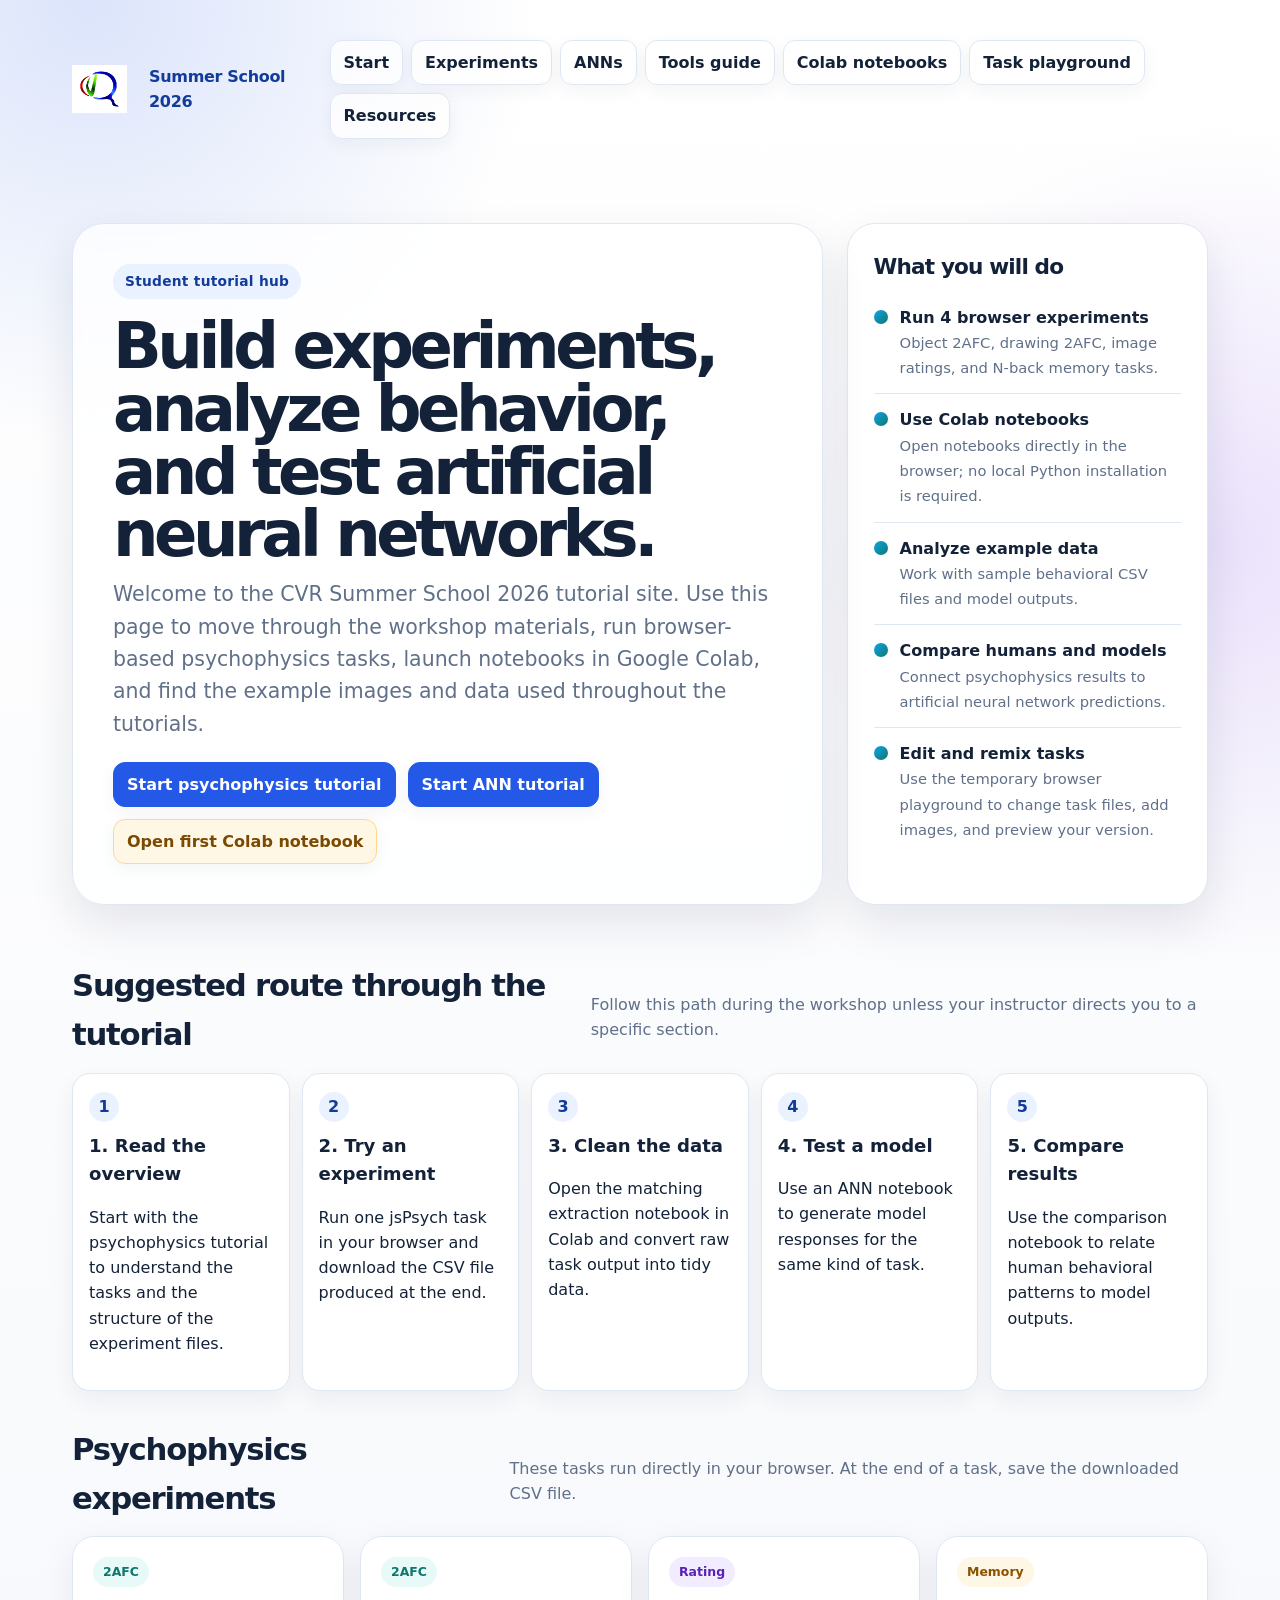
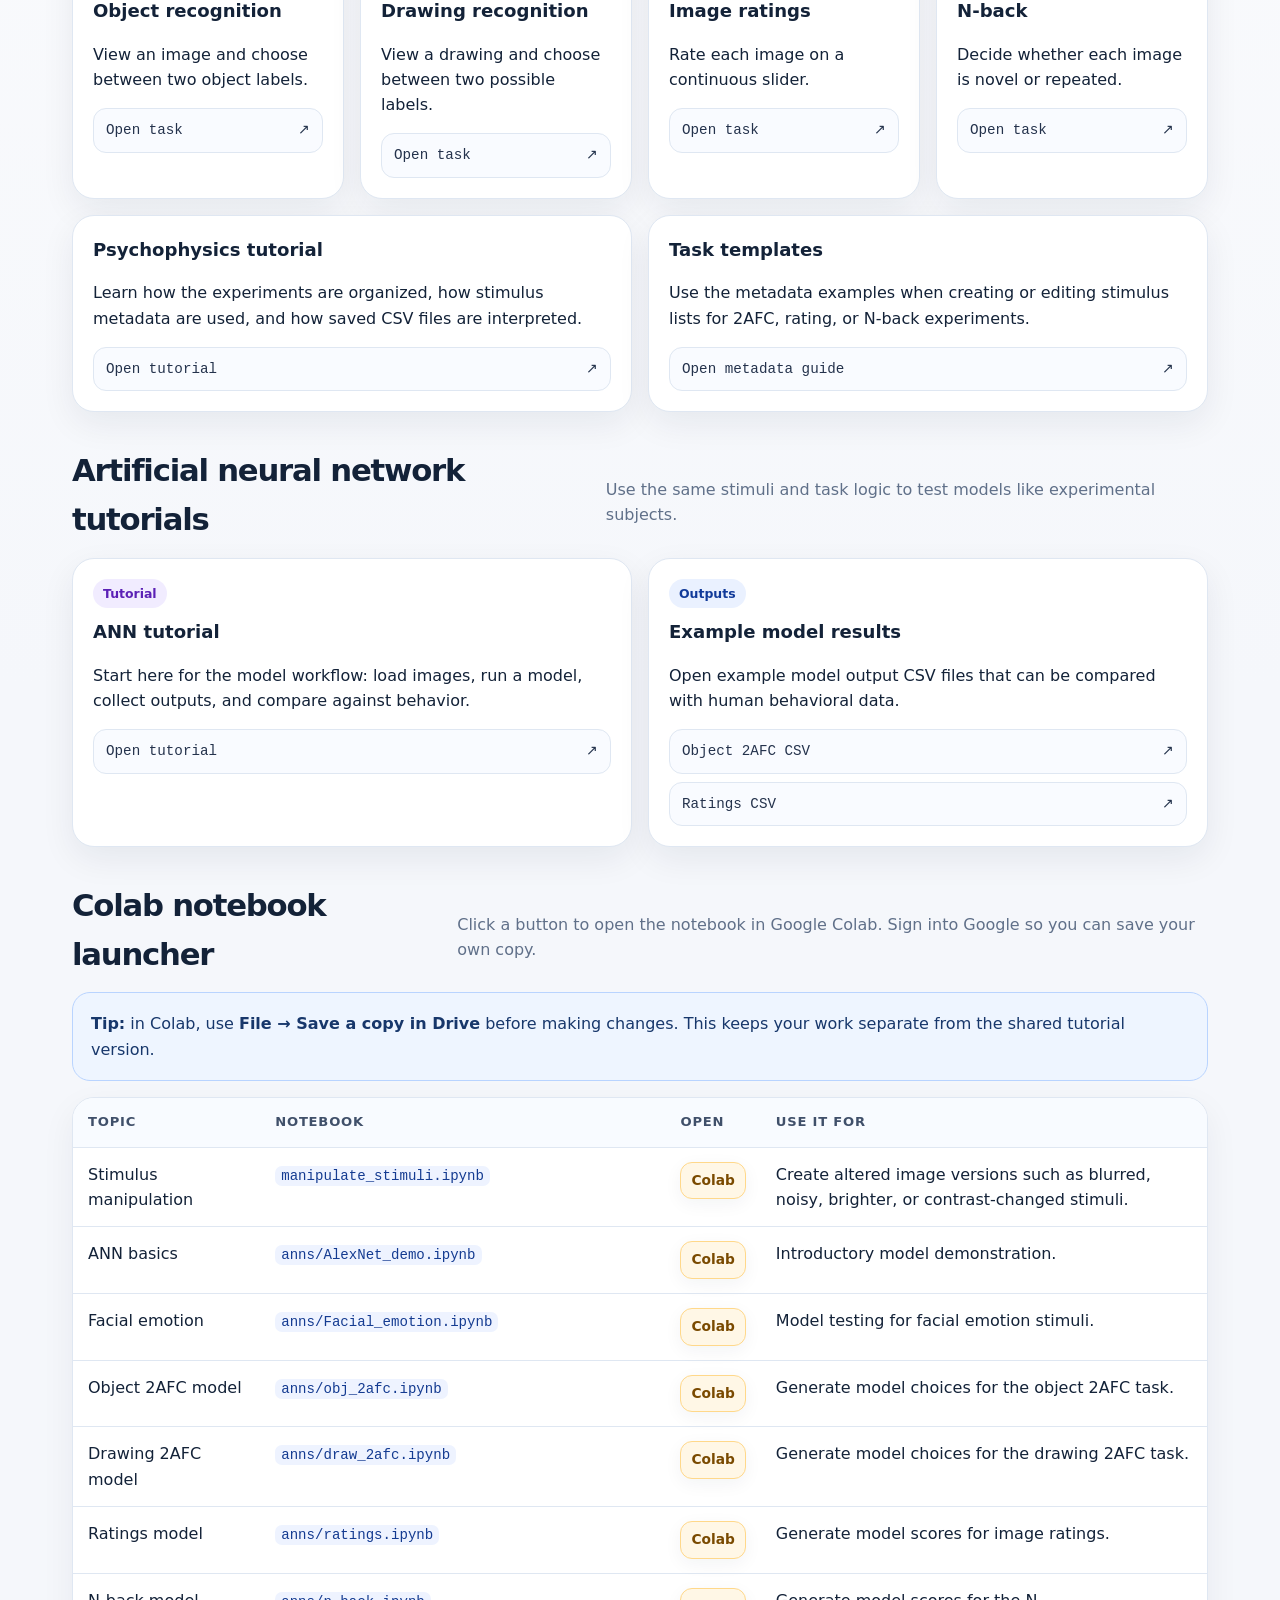
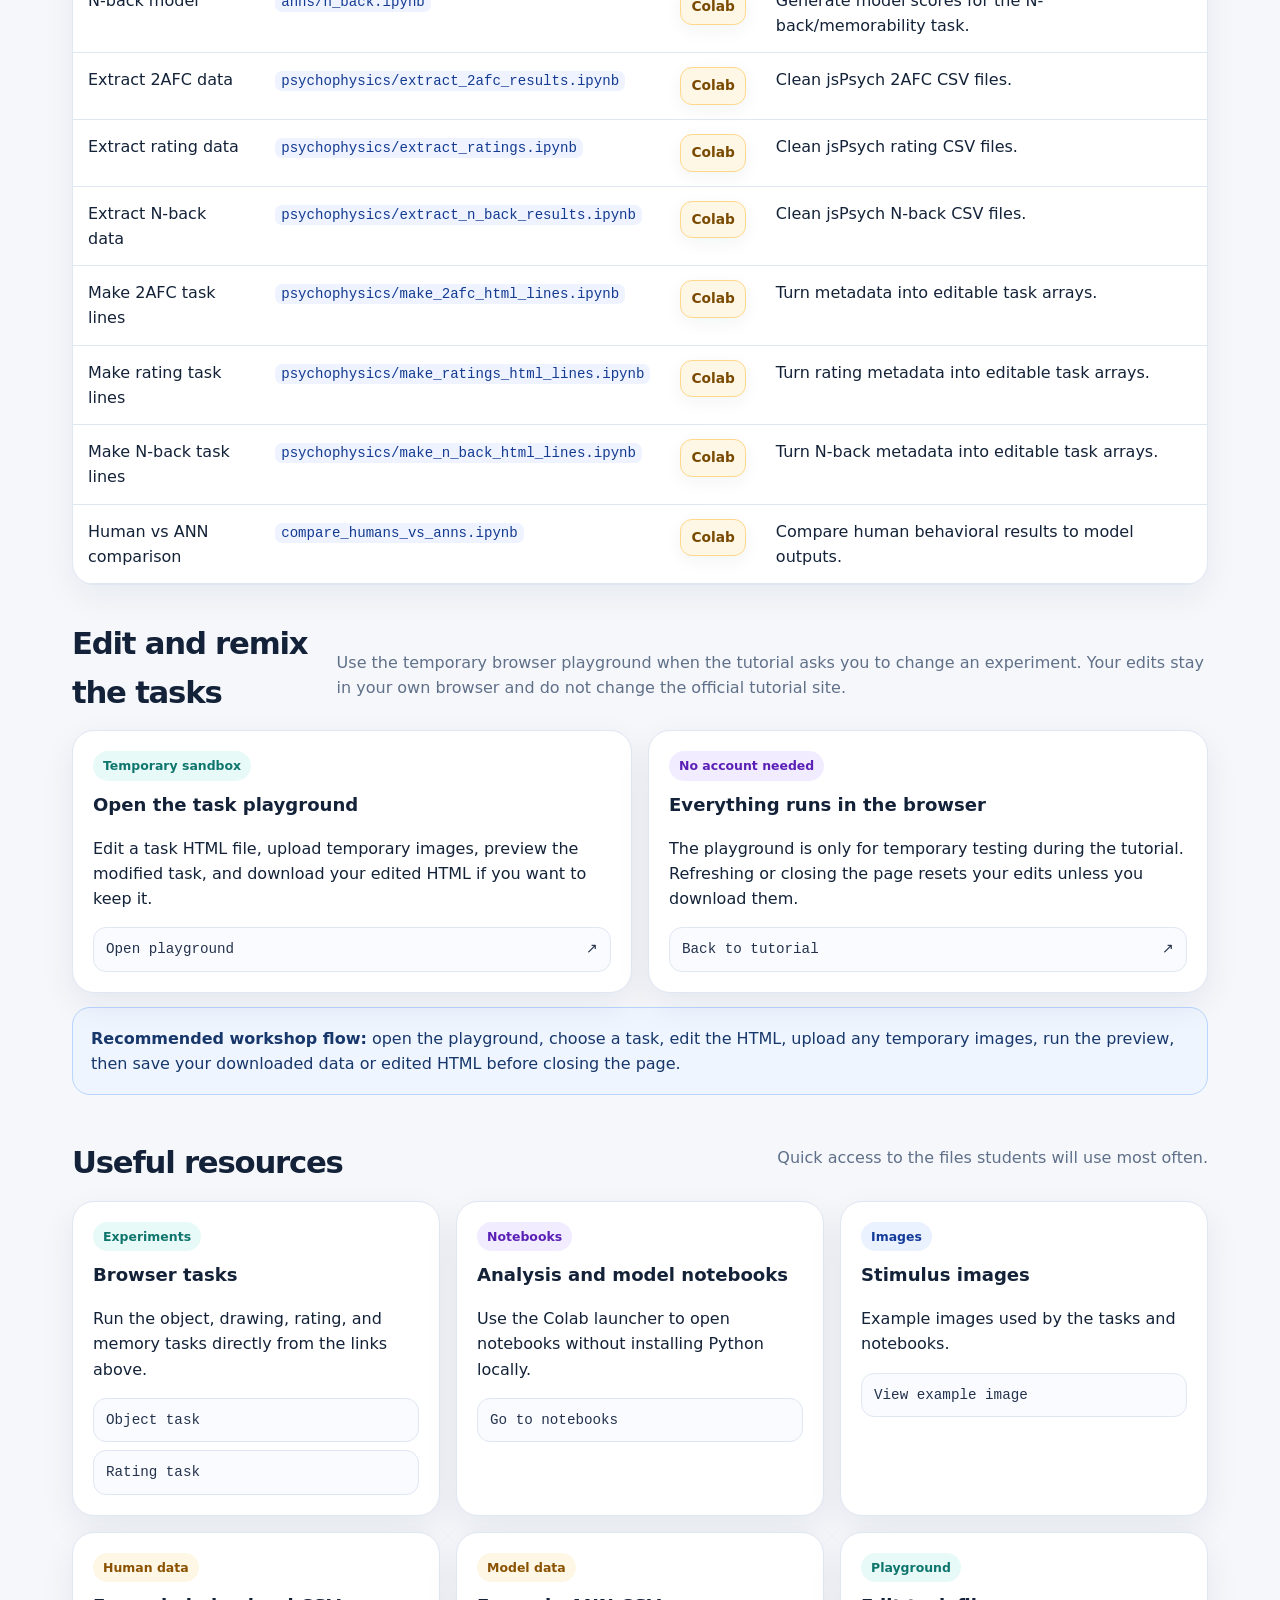
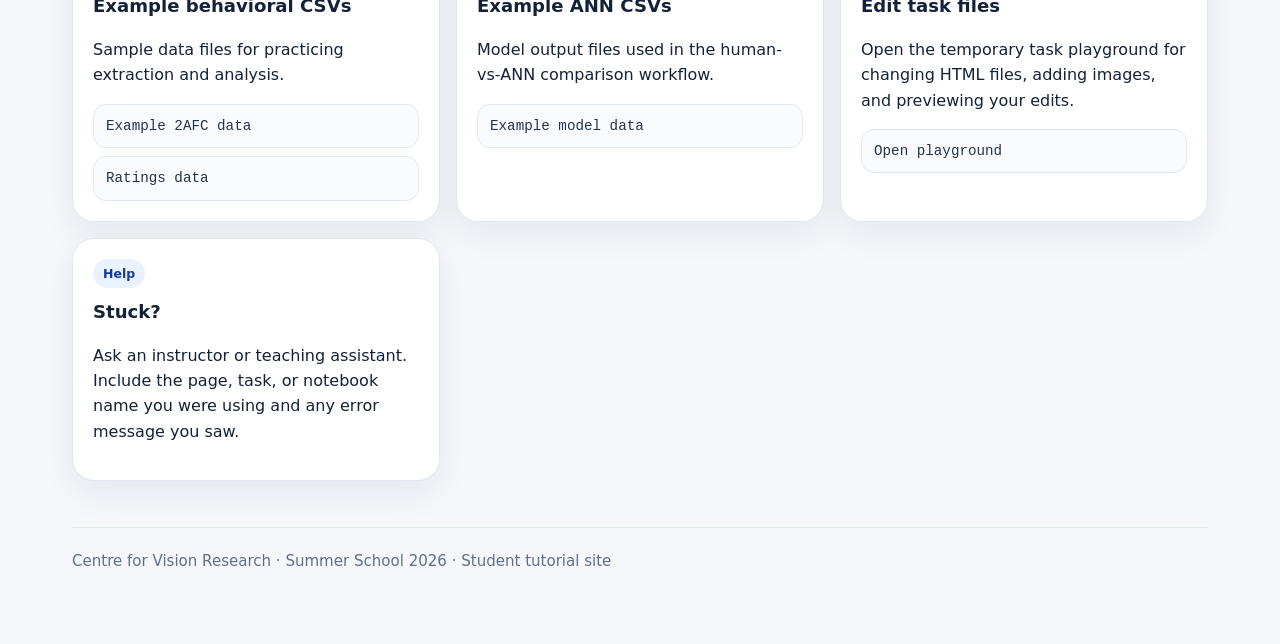
==== index.html @ fdeb2cc8 "added CVR logo" ====
<!doctype html>
<html lang="en">
<head>
  <meta charset="utf-8">
  <meta name="viewport" content="width=device-width, initial-scale=1">
  <meta name="description" content="CVR Summer School 2026 student tutorial navigator for psychophysics, artificial neural networks, Google Colab notebooks, browser experiments, images, and data.">
  <title>CVR Summer School 2026 | Student Tutorial Hub</title>
  <link rel="stylesheet" href="assets/cvr-pages.css">
  <script defer src="assets/cvr-pages.js"></script>
</head>
<body>
  <main class="page">
    <div class="topbar">
      <a class="brand" href="https://www.yorku.ca/cvr/summer-school/" aria-label="CVR Summer School home">
            <img class="brand-logo" src="assets/cvrgraphic.png" alt="Centre for Vision Research logo">
            <span>Summer School 2026</span>
      </a>
      <nav class="navlinks" aria-label="Main navigation">
        <a href="#start">Start</a>
        <a href="#psychophysics">Experiments</a>
        <a href="#anns">ANNs</a>
        <a href="tutorial-tools-guide.html">Tools guide</a>
        <a href="#notebooks">Colab notebooks</a>
        <a href="#edit">Task playground</a>
        <a href="#resources">Resources</a>
      </nav>
    </div>

    <section class="hero" aria-labelledby="title">
      <div class="hero-card">
        <span class="eyebrow">Student tutorial hub</span>
        <h1 id="title">Build experiments, analyze behavior, and test artificial neural networks.</h1>
        <p class="subtitle">Welcome to the CVR Summer School 2026 tutorial site. Use this page to move through the workshop materials, run browser-based psychophysics tasks, launch notebooks in Google Colab, and find the example images and data used throughout the tutorials.</p>
        <div class="hero-actions">
          <a class="button primary" href="psychophysics/tutorial.html">Start psychophysics tutorial</a>
          <a class="button primary" href="anns/tutorial.html">Start ANN tutorial</a>
          <a class="button colab" data-colab-path="manipulate_stimuli.ipynb">Open first Colab notebook</a>
        </div>
      </div>
      <aside class="status-card" aria-label="What you can do on this site">
        <h2 style="font-size:1.35rem;margin-bottom:8px;">What you will do</h2>
        <div class="stat"><span class="dot"></span><div><strong>Run 4 browser experiments</strong><span>Object 2AFC, drawing 2AFC, image ratings, and N-back memory tasks.</span></div></div>
        <div class="stat"><span class="dot"></span><div><strong>Use Colab notebooks</strong><span>Open notebooks directly in the browser; no local Python installation is required.</span></div></div>
        <div class="stat"><span class="dot"></span><div><strong>Analyze example data</strong><span>Work with sample behavioral CSV files and model outputs.</span></div></div>
        <div class="stat"><span class="dot"></span><div><strong>Compare humans and models</strong><span>Connect psychophysics results to artificial neural network predictions.</span></div></div>
        <div class="stat"><span class="dot"></span><div><strong>Edit and remix tasks</strong><span>Use the temporary browser playground to change task files, add images, and preview your version.</span></div></div>
      </aside>
    </section>

    <section id="start">
      <div class="section-head"><h2>Suggested route through the tutorial</h2><p class="muted">Follow this path during the workshop unless your instructor directs you to a specific section.</p></div>
      <div class="workflow">
        <div class="step"><h3>1. Read the overview</h3><p>Start with the psychophysics tutorial to understand the tasks and the structure of the experiment files.</p></div>
        <div class="step"><h3>2. Try an experiment</h3><p>Run one jsPsych task in your browser and download the CSV file produced at the end.</p></div>
        <div class="step"><h3>3. Clean the data</h3><p>Open the matching extraction notebook in Colab and convert raw task output into tidy data.</p></div>
        <div class="step"><h3>4. Test a model</h3><p>Use an ANN notebook to generate model responses for the same kind of task.</p></div>
        <div class="step"><h3>5. Compare results</h3><p>Use the comparison notebook to relate human behavioral patterns to model outputs.</p></div>
      </div>
    </section>

    <section id="psychophysics">
      <div class="section-head"><h2>Psychophysics experiments</h2><p class="muted">These tasks run directly in your browser. At the end of a task, save the downloaded CSV file.</p></div>
      <div class="grid four">
        <article class="card"><span class="tag green">2AFC</span><h3>Object recognition</h3><p>View an image and choose between two object labels.</p><div class="links"><a class="pill" href="psychophysics/tasks/obj_2afc.html">Open task <span>↗</span></a></div></article>
        <article class="card"><span class="tag green">2AFC</span><h3>Drawing recognition</h3><p>View a drawing and choose between two possible labels.</p><div class="links"><a class="pill" href="psychophysics/tasks/draw_2afc.html">Open task <span>↗</span></a></div></article>
        <article class="card"><span class="tag violet">Rating</span><h3>Image ratings</h3><p>Rate each image on a continuous slider.</p><div class="links"><a class="pill" href="psychophysics/tasks/ratings.html">Open task <span>↗</span></a></div></article>
        <article class="card"><span class="tag amber">Memory</span><h3>N-back</h3><p>Decide whether each image is novel or repeated.</p><div class="links"><a class="pill" href="psychophysics/tasks/n_back.html">Open task <span>↗</span></a></div></article>
      </div>
      <div class="grid two" style="margin-top:16px;">
        <div class="card"><h3>Psychophysics tutorial</h3><p>Learn how the experiments are organized, how stimulus metadata are used, and how saved CSV files are interpreted.</p><div class="links"><a class="pill" href="psychophysics/tutorial.html">Open tutorial <span>↗</span></a></div></div>
        <div class="card"><h3>Task templates</h3><p>Use the metadata examples when creating or editing stimulus lists for 2AFC, rating, or N-back experiments.</p><div class="links"><a class="pill" href="psychophysics/examples_metadata_files/README_metadata_tests.md">Open metadata guide <span>↗</span></a></div></div>
      </div>
    </section>

    <section id="anns">
      <div class="section-head"><h2>Artificial neural network tutorials</h2><p class="muted">Use the same stimuli and task logic to test models like experimental subjects.</p></div>
      <div class="grid two">
        <article class="card"><span class="tag violet">Tutorial</span><h3>ANN tutorial</h3><p>Start here for the model workflow: load images, run a model, collect outputs, and compare against behavior.</p><div class="links"><a class="pill" href="anns/tutorial.html">Open tutorial <span>↗</span></a></div></article>
        <article class="card"><span class="tag">Outputs</span><h3>Example model results</h3><p>Open example model output CSV files that can be compared with human behavioral data.</p><div class="links"><a class="pill" href="https://drive.google.com/file/d/10PtVkK1TwkeBY7GCvbyhsAJL_xW0arel/view?usp=share_link">Object 2AFC CSV <span>↗</span></a><a class="pill" href="https://drive.google.com/file/d/1aSO-r5wylzQ9CnsLqIdnQwSIw1KuAl_3/view?usp=share_link">Ratings CSV <span>↗</span></a></div></article>
      </div>
    </section>

    <section id="notebooks">
      <div class="section-head"><h2>Colab notebook launcher</h2><p class="muted">Click a button to open the notebook in Google Colab. Sign into Google so you can save your own copy.</p></div>
      <div class="callout" style="margin-bottom:14px;"><strong>Tip:</strong> in Colab, use <strong>File → Save a copy in Drive</strong> before making changes. This keeps your work separate from the shared tutorial version.</div>
      <div class="table-wrap" style="margin-top:16px;">
        <table>
          <thead><tr><th>Topic</th><th>Notebook</th><th>Open</th><th>Use it for</th></tr></thead>
          <tbody>
            <tr><td>Stimulus manipulation</td><td><code>manipulate_stimuli.ipynb</code></td><td><a class="button small colab" data-colab-path="manipulate_stimuli.ipynb">Colab</a></td><td>Create altered image versions such as blurred, noisy, brighter, or contrast-changed stimuli.</td></tr>
            <tr><td>ANN basics</td><td><code>anns/AlexNet_demo.ipynb</code></td><td><a class="button small colab" data-colab-path="anns/AlexNet_demo.ipynb">Colab</a></td><td>Introductory model demonstration.</td></tr>
            <tr><td>Facial emotion</td><td><code>anns/Facial_emotion.ipynb</code></td><td><a class="button small colab" data-colab-path="anns/Facial_emotion.ipynb">Colab</a></td><td>Model testing for facial emotion stimuli.</td></tr>
            <tr><td>Object 2AFC model</td><td><code>anns/obj_2afc.ipynb</code></td><td><a class="button small colab" data-colab-path="anns/obj_2afc.ipynb">Colab</a></td><td>Generate model choices for the object 2AFC task.</td></tr>
            <tr><td>Drawing 2AFC model</td><td><code>anns/draw_2afc.ipynb</code></td><td><a class="button small colab" data-colab-path="anns/draw_2afc.ipynb">Colab</a></td><td>Generate model choices for the drawing 2AFC task.</td></tr>
            <tr><td>Ratings model</td><td><code>anns/ratings.ipynb</code></td><td><a class="button small colab" data-colab-path="anns/ratings.ipynb">Colab</a></td><td>Generate model scores for image ratings.</td></tr>
            <tr><td>N-back model</td><td><code>anns/n_back.ipynb</code></td><td><a class="button small colab" data-colab-path="anns/n_back.ipynb">Colab</a></td><td>Generate model scores for the N-back/memorability task.</td></tr>
            <tr><td>Extract 2AFC data</td><td><code>psychophysics/extract_2afc_results.ipynb</code></td><td><a class="button small colab" data-colab-path="psychophysics/extract_2afc_results.ipynb">Colab</a></td><td>Clean jsPsych 2AFC CSV files.</td></tr>
            <tr><td>Extract rating data</td><td><code>psychophysics/extract_ratings.ipynb</code></td><td><a class="button small colab" data-colab-path="psychophysics/extract_ratings.ipynb">Colab</a></td><td>Clean jsPsych rating CSV files.</td></tr>
            <tr><td>Extract N-back data</td><td><code>psychophysics/extract_n_back_results.ipynb</code></td><td><a class="button small colab" data-colab-path="psychophysics/extract_n_back_results.ipynb">Colab</a></td><td>Clean jsPsych N-back CSV files.</td></tr>
            <tr><td>Make 2AFC task lines</td><td><code>psychophysics/make_2afc_html_lines.ipynb</code></td><td><a class="button small colab" data-colab-path="psychophysics/make_2afc_html_lines.ipynb">Colab</a></td><td>Turn metadata into editable task arrays.</td></tr>
            <tr><td>Make rating task lines</td><td><code>psychophysics/make_ratings_html_lines.ipynb</code></td><td><a class="button small colab" data-colab-path="psychophysics/make_ratings_html_lines.ipynb">Colab</a></td><td>Turn rating metadata into editable task arrays.</td></tr>
            <tr><td>Make N-back task lines</td><td><code>psychophysics/make_n_back_html_lines.ipynb</code></td><td><a class="button small colab" data-colab-path="psychophysics/make_n_back_html_lines.ipynb">Colab</a></td><td>Turn N-back metadata into editable task arrays.</td></tr>
            <tr><td>Human vs ANN comparison</td><td><code>compare_humans_vs_anns.ipynb</code></td><td><a class="button small colab" data-colab-path="compare_humans_vs_anns.ipynb">Colab</a></td><td>Compare human behavioral results to model outputs.</td></tr>
          </tbody>
        </table>
      </div>
    </section>

    <section id="edit">
      <div class="section-head"><h2>Edit and remix the tasks</h2><p class="muted">Use the temporary browser playground when the tutorial asks you to change an experiment. Your edits stay in your own browser and do not change the official tutorial site.</p></div>
      <div class="grid two">
        <article class="card"><span class="tag green">Temporary sandbox</span><h3>Open the task playground</h3><p>Edit a task HTML file, upload temporary images, preview the modified task, and download your edited HTML if you want to keep it.</p><div class="links"><a class="pill" href="playground.html">Open playground <span>↗</span></a></div></article>
        <article class="card"><span class="tag violet">No account needed</span><h3>Everything runs in the browser</h3><p>The playground is only for temporary testing during the tutorial. Refreshing or closing the page resets your edits unless you download them.</p><div class="links"><a class="pill" href="psychophysics/tutorial.html">Back to tutorial <span>↗</span></a></div></article>
      </div>
      <div class="callout" style="margin-top:14px;"><strong>Recommended workshop flow:</strong> open the playground, choose a task, edit the HTML, upload any temporary images, run the preview, then save your downloaded data or edited HTML before closing the page.</div>
    </section>

    <section id="resources">
      <div class="section-head"><h2>Useful resources</h2><p class="muted">Quick access to the files students will use most often.</p></div>
      <div class="grid">
        <div class="card"><span class="tag green">Experiments</span><h3>Browser tasks</h3><p>Run the object, drawing, rating, and memory tasks directly from the links above.</p><div class="links"><a class="pill" href="psychophysics/tasks/obj_2afc.html">Object task</a><a class="pill" href="psychophysics/tasks/ratings.html">Rating task</a></div></div>
        <div class="card"><span class="tag violet">Notebooks</span><h3>Analysis and model notebooks</h3><p>Use the Colab launcher to open notebooks without installing Python locally.</p><div class="links"><a class="pill" href="#notebooks">Go to notebooks</a></div></div>
        <div class="card"><span class="tag">Images</span><h3>Stimulus images</h3><p>Example images used by the tasks and notebooks.</p><div class="links"><a class="pill" href="images/ratings/im0.jpg">View example image</a></div></div>
        <div class="card"><span class="tag amber">Human data</span><h3>Example behavioral CSVs</h3><p>Sample data files for practicing extraction and analysis.</p><div class="links"><a class="pill" href="psychophysics/data/example_data_2afc.csv">Example 2AFC data</a><a class="pill" href="psychophysics/data/all_data_ratings.csv">Ratings data</a></div></div>
        <div class="card"><span class="tag amber">Model data</span><h3>Example ANN CSVs</h3><p>Model output files used in the human-vs-ANN comparison workflow.</p><div class="links"><a class="pill" href="anns/results/example_model_obj_2afc.csv">Example model data</a></div></div>
        <div class="card"><span class="tag green">Playground</span><h3>Edit task files</h3><p>Open the temporary task playground for changing HTML files, adding images, and previewing your edits.</p><div class="links"><a class="pill" href="playground.html">Open playground</a></div></div>
        <div class="card"><span class="tag">Help</span><h3>Stuck?</h3><p>Ask an instructor or teaching assistant. Include the page, task, or notebook name you were using and any error message you saw.</p></div>
      </div>
    </section>

    <footer class="footer">Centre for Vision Research · Summer School 2026 · Student tutorial site</footer>
  </main>
</body>
</html>
---- assets/cvr-pages.css ----
:root{
  --bg:#f5f7fb;--panel:#ffffff;--ink:#132238;--muted:#607089;--line:#dfe7f2;
  --blue:#2458e6;--blue2:#123b9a;--cyan:#0ea5e9;--violet:#7c3aed;--green:#0f766e;
  --soft-blue:#eaf1ff;--soft-violet:#f1ecff;--soft-green:#e8faf7;--soft-amber:#fff7e6;
  --shadow:0 18px 45px rgba(19,34,56,.10);--radius:22px;--mono:ui-monospace,SFMono-Regular,Menlo,Consolas,"Liberation Mono",monospace;
  --sans:Inter,ui-sans-serif,system-ui,-apple-system,BlinkMacSystemFont,"Segoe UI",Roboto,Helvetica,Arial,sans-serif;
}
*{box-sizing:border-box}html{scroll-behavior:smooth}body{margin:0;font-family:var(--sans);color:var(--ink);background:radial-gradient(circle at 7% 0%,rgba(36,88,230,.16),transparent 28rem),radial-gradient(circle at 95% 10%,rgba(124,58,237,.14),transparent 26rem),linear-gradient(180deg,#fff 0%,var(--bg) 42%,var(--bg) 100%);line-height:1.58}a{color:var(--blue2);text-decoration:none}a:hover{text-decoration:underline}.page{max-width:1180px;margin:0 auto;padding:26px 22px 70px}.topbar{display:flex;gap:14px;align-items:center;justify-content:space-between;padding:14px 0}.brand{display:flex;align-items:center;gap:12px;font-weight:900;letter-spacing:-.02em}.brand-mark{display:grid;place-items:center;width:42px;height:42px;border-radius:14px;background:linear-gradient(135deg,var(--blue),var(--violet));color:white;box-shadow:0 10px 24px rgba(36,88,230,.22)}.navlinks{display:flex;flex-wrap:wrap;gap:8px}.navlinks a,.button{display:inline-flex;align-items:center;justify-content:center;gap:8px;min-height:40px;padding:9px 13px;border-radius:12px;border:1px solid var(--line);background:rgba(255,255,255,.78);color:var(--ink);font-weight:800;box-shadow:0 5px 18px rgba(19,34,56,.05)}.navlinks a:hover,.button:hover{text-decoration:none;transform:translateY(-1px)}.button.primary{background:var(--blue);border-color:var(--blue);color:#fff}.button.dark{background:#132238;border-color:#132238;color:#fff}.button.colab{background:#fff7e6;border-color:#ffd88a;color:#7a4a00}.button.small{min-height:34px;padding:7px 10px;font-size:.86rem}.hero{display:grid;grid-template-columns:minmax(0,1.35fr) minmax(300px,.65fr);gap:24px;align-items:stretch;padding:36px 0 22px}.hero-card{padding:40px;border:1px solid var(--line);border-radius:32px;background:rgba(255,255,255,.78);box-shadow:var(--shadow);backdrop-filter:blur(10px)}.eyebrow{display:inline-flex;align-items:center;gap:8px;width:fit-content;padding:7px 12px;border-radius:999px;background:var(--soft-blue);color:var(--blue2);font-size:.86rem;font-weight:900;letter-spacing:.02em}.hero h1{margin:16px 0 12px;font-size:clamp(2.35rem,5vw,5.2rem);line-height:.98;letter-spacing:-.07em}.subtitle{margin:0;color:var(--muted);font-size:clamp(1.04rem,1.7vw,1.28rem);max-width:860px}.hero-actions{display:flex;flex-wrap:wrap;gap:12px;margin-top:22px}.status-card{padding:26px;border-radius:28px;border:1px solid var(--line);background:#fff;box-shadow:var(--shadow)}.stat{display:flex;align-items:start;gap:12px;padding:13px 0;border-bottom:1px solid var(--line)}.stat:last-child{border-bottom:0}.stat strong{display:block}.stat span{color:var(--muted);font-size:.92rem}.dot{width:14px;height:14px;border-radius:999px;background:linear-gradient(135deg,var(--cyan),var(--green));margin-top:5px;flex:0 0 auto}section{margin-top:34px}.section-head{display:flex;align-items:end;justify-content:space-between;gap:16px;margin-bottom:14px}h2{margin:0;font-size:clamp(1.55rem,2.4vw,2.35rem);letter-spacing:-.04em}h3{margin:0 0 8px;font-size:1.13rem}.muted{color:var(--muted)}.grid{display:grid;grid-template-columns:repeat(3,minmax(0,1fr));gap:16px}.grid.two{grid-template-columns:repeat(2,minmax(0,1fr))}.grid.four{grid-template-columns:repeat(4,minmax(0,1fr))}.card{background:var(--panel);border:1px solid var(--line);border-radius:var(--radius);padding:20px;box-shadow:0 12px 34px rgba(19,34,56,.07)}.tag{display:inline-flex;align-items:center;padding:5px 10px;border-radius:999px;background:var(--soft-blue);color:var(--blue2);font-size:.78rem;font-weight:900;margin-bottom:10px}.tag.green{background:var(--soft-green);color:var(--green)}.tag.violet{background:var(--soft-violet);color:#5b21b6}.tag.amber{background:var(--soft-amber);color:#8a5200}.links{display:grid;gap:8px;margin-top:12px}.pill{display:flex;align-items:center;justify-content:space-between;gap:10px;padding:10px 12px;border-radius:13px;background:#f9fbff;border:1px solid var(--line);font-family:var(--mono);font-size:.89rem;color:#24324c;overflow-wrap:anywhere}.pill:hover{background:var(--soft-blue);text-decoration:none}.split-pill{display:grid;grid-template-columns:minmax(0,1fr) auto;gap:8px;align-items:center}.path{font-family:var(--mono);font-size:.9rem}.table-wrap{overflow:auto;background:#fff;border:1px solid var(--line);border-radius:var(--radius);box-shadow:0 12px 34px rgba(19,34,56,.06)}table{width:100%;border-collapse:collapse;min-width:780px}th,td{padding:14px 15px;border-bottom:1px solid var(--line);text-align:left;vertical-align:top}th{font-size:.82rem;text-transform:uppercase;letter-spacing:.06em;color:#40506a;background:#f8fbff}td code{font-family:var(--mono);font-size:.88rem;background:#eef3ff;color:#143b91;padding:2px 6px;border-radius:7px}.workflow{display:grid;grid-template-columns:repeat(5,minmax(0,1fr));gap:12px;counter-reset:step}.step{position:relative;padding:18px 16px;background:#fff;border:1px solid var(--line);border-radius:18px;box-shadow:0 9px 24px rgba(19,34,56,.06);counter-increment:step}.step:before{content:counter(step);display:grid;place-items:center;width:30px;height:30px;border-radius:999px;background:var(--soft-blue);color:var(--blue2);font-weight:900;margin-bottom:10px}.callout{border:1px solid #b9d4ff;background:#eef5ff;border-radius:18px;padding:18px;color:#17376b}.repo-box{display:flex;gap:8px;align-items:center;flex-wrap:wrap}.repo-box input{flex:1 1 280px;padding:11px 12px;border-radius:12px;border:1px solid var(--line);font:inherit;font-family:var(--mono);background:#fff}.footer{margin-top:46px;padding-top:22px;border-top:1px solid var(--line);color:var(--muted);font-size:.94rem}.launchpad{margin:18px 0;padding:18px;border-radius:20px;border:1px solid var(--line);background:linear-gradient(180deg,#fff,#f8fbff);box-shadow:0 10px 30px rgba(19,34,56,.07)}.launchpad h2,.launchpad h3{margin-top:0}.launch-grid{display:grid;grid-template-columns:repeat(auto-fit,minmax(230px,1fr));gap:10px}.launch-card{display:grid;gap:8px;padding:14px;border-radius:16px;border:1px solid var(--line);background:#fff}.launch-card code{font-family:var(--mono);font-size:.86rem;overflow-wrap:anywhere}.floating-home{position:fixed;right:18px;bottom:18px;z-index:10}.floating-home a{display:inline-flex;align-items:center;gap:8px;padding:11px 14px;border-radius:999px;background:#132238;color:#fff;font-weight:900;box-shadow:0 12px 26px rgba(19,34,56,.24)}.floating-home a:hover{text-decoration:none;transform:translateY(-1px)}@media(max-width:900px){.hero{grid-template-columns:1fr}.grid,.grid.two,.grid.four,.workflow{grid-template-columns:1fr}.hero-card{padding:28px}.navlinks{justify-content:flex-start}.section-head{display:block}}@media(max-width:560px){.page{padding-inline:16px}.hero-card{padding:22px}.topbar{align-items:flex-start;flex-direction:column}.floating-home{display:none}}

.brand-logo {
  width: 55px;
  height: 55px;
  object-fit: contain;
  display: inline-block;
  vertical-align: middle;
  margin-right: 10px;
  border-radius: 0;
  background: transparent;
}
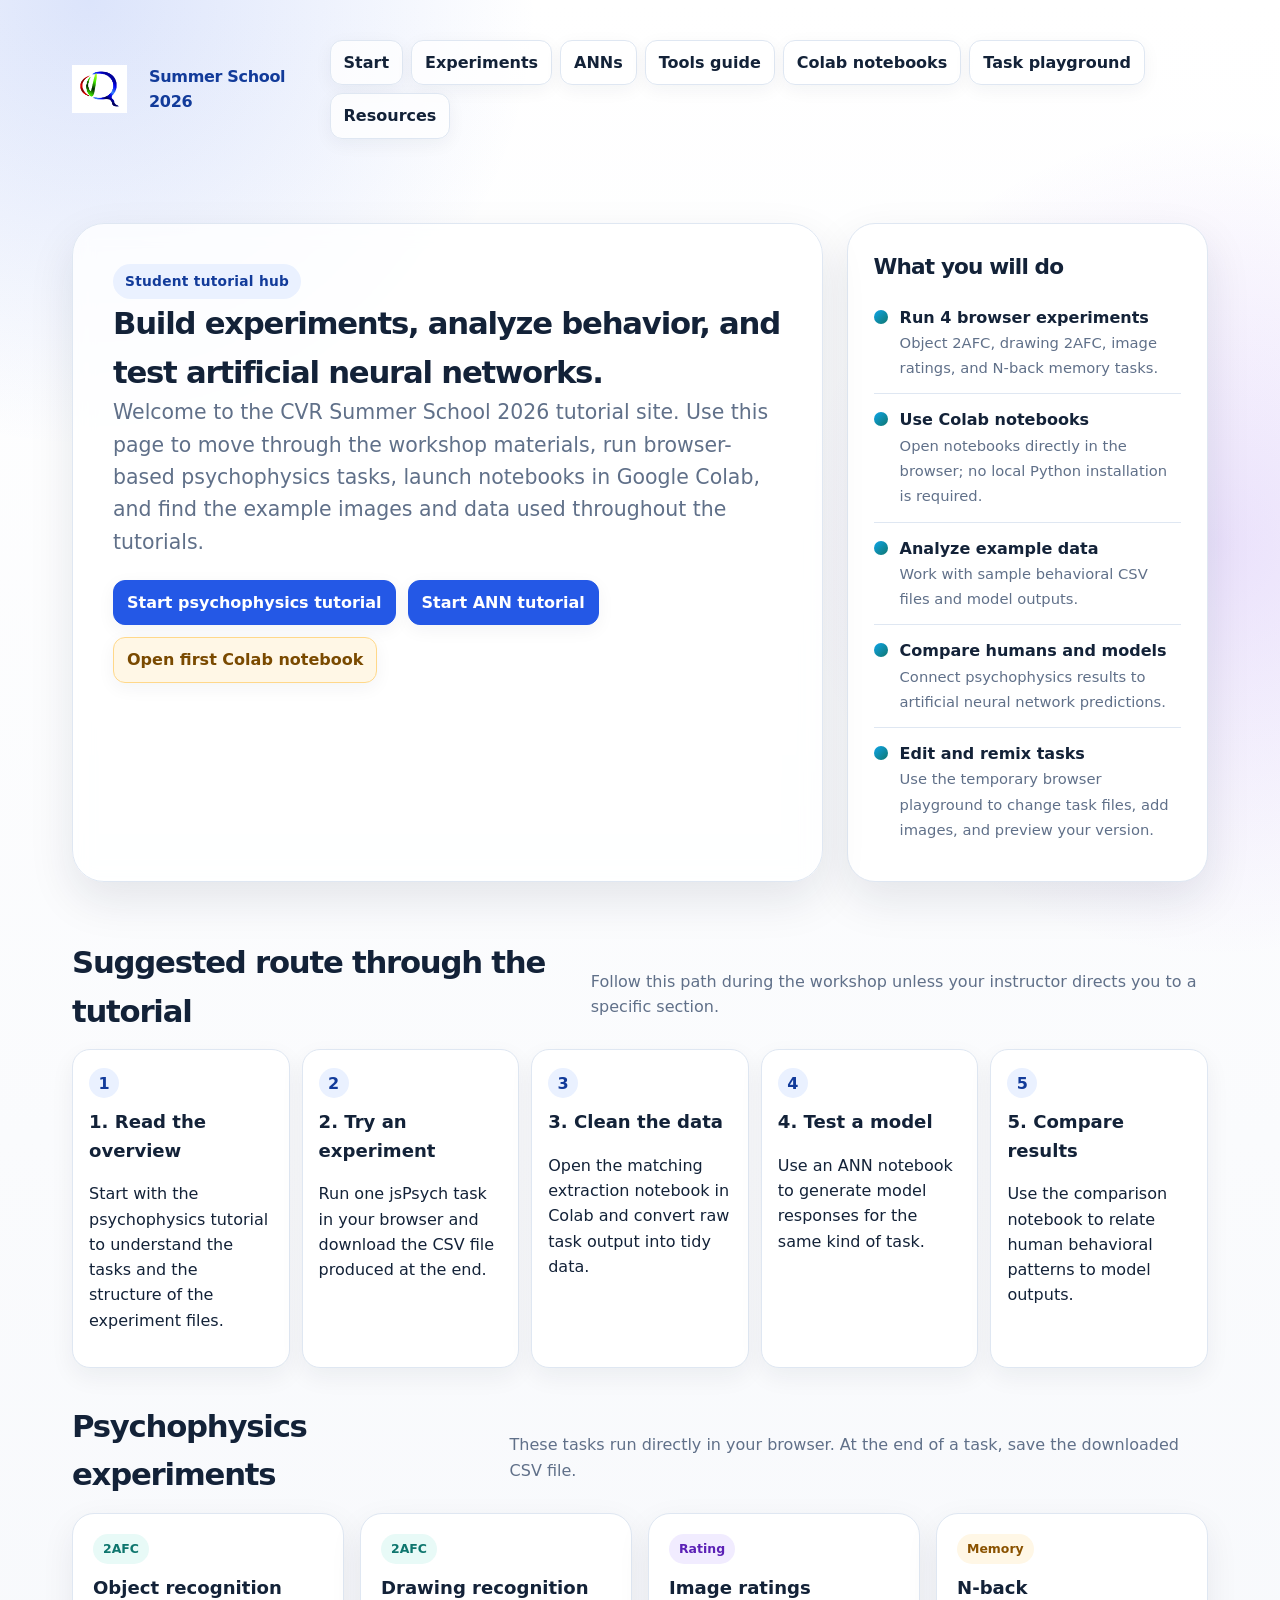
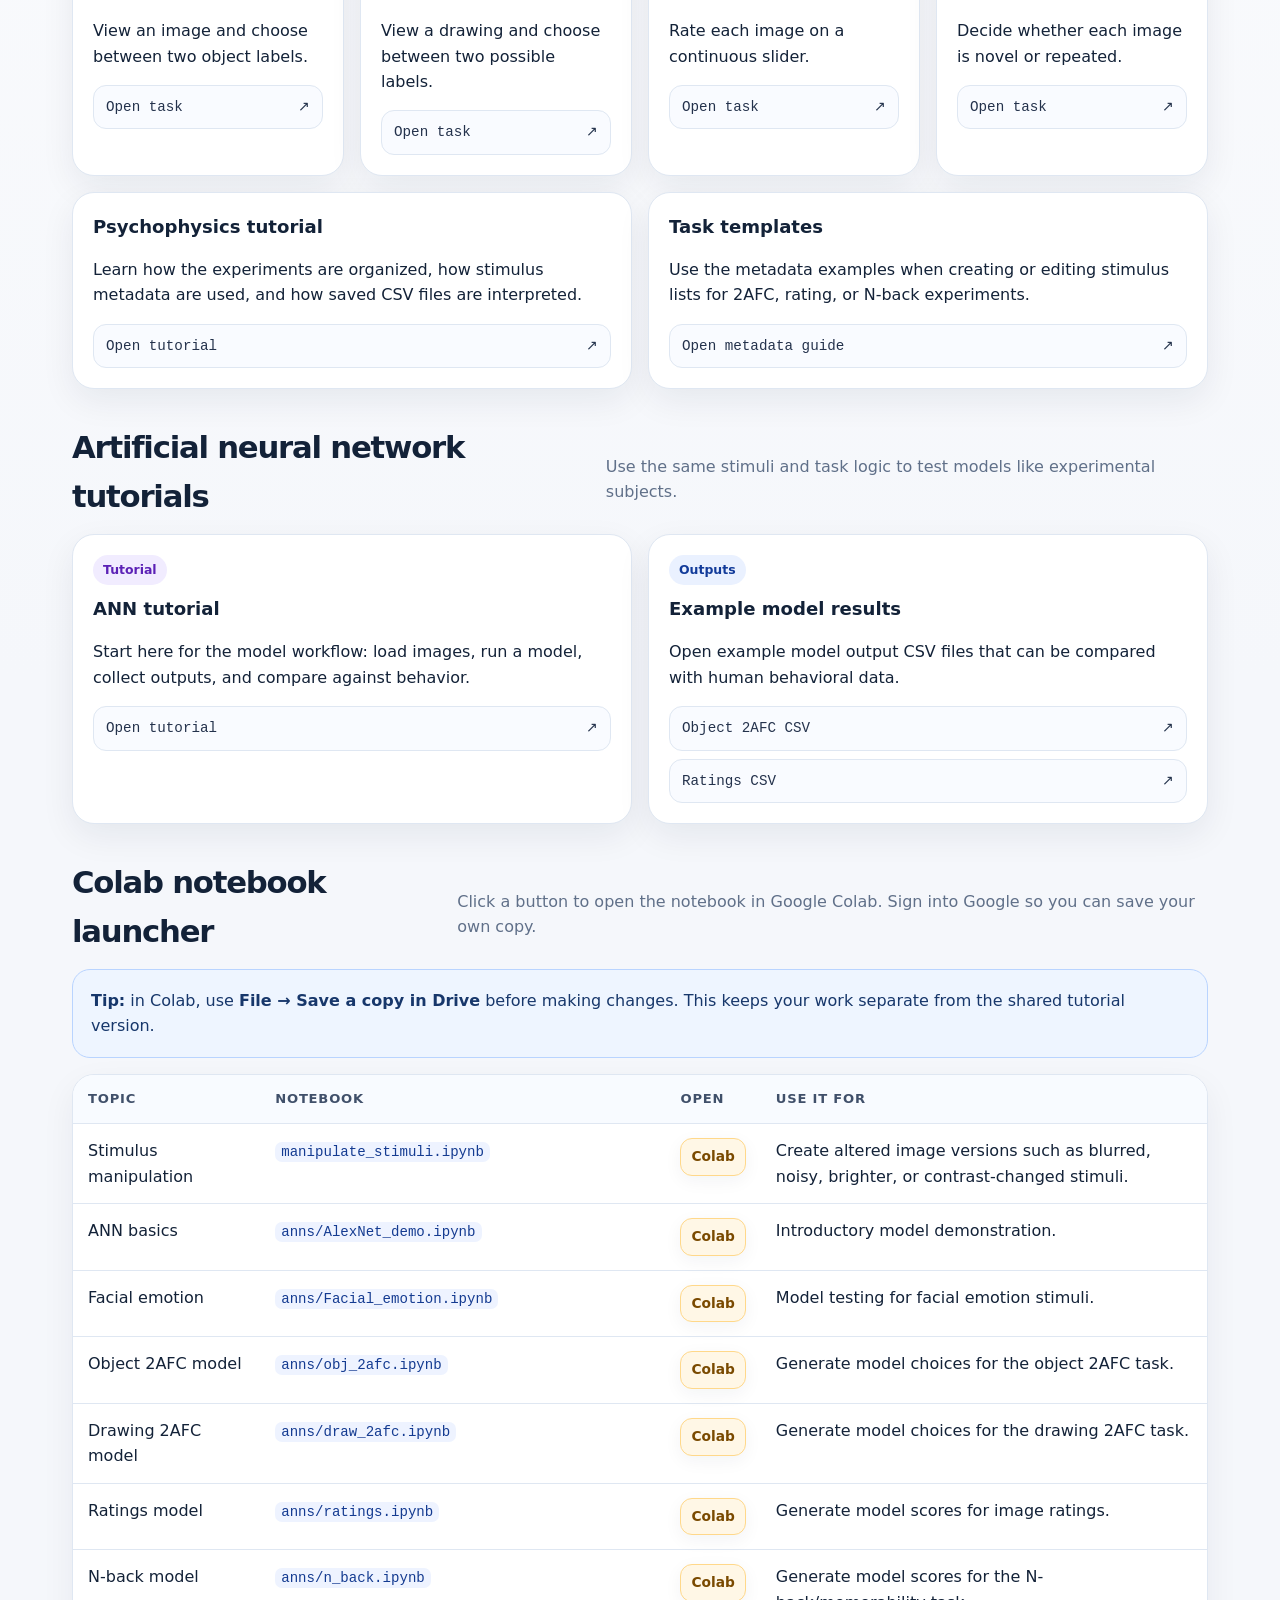
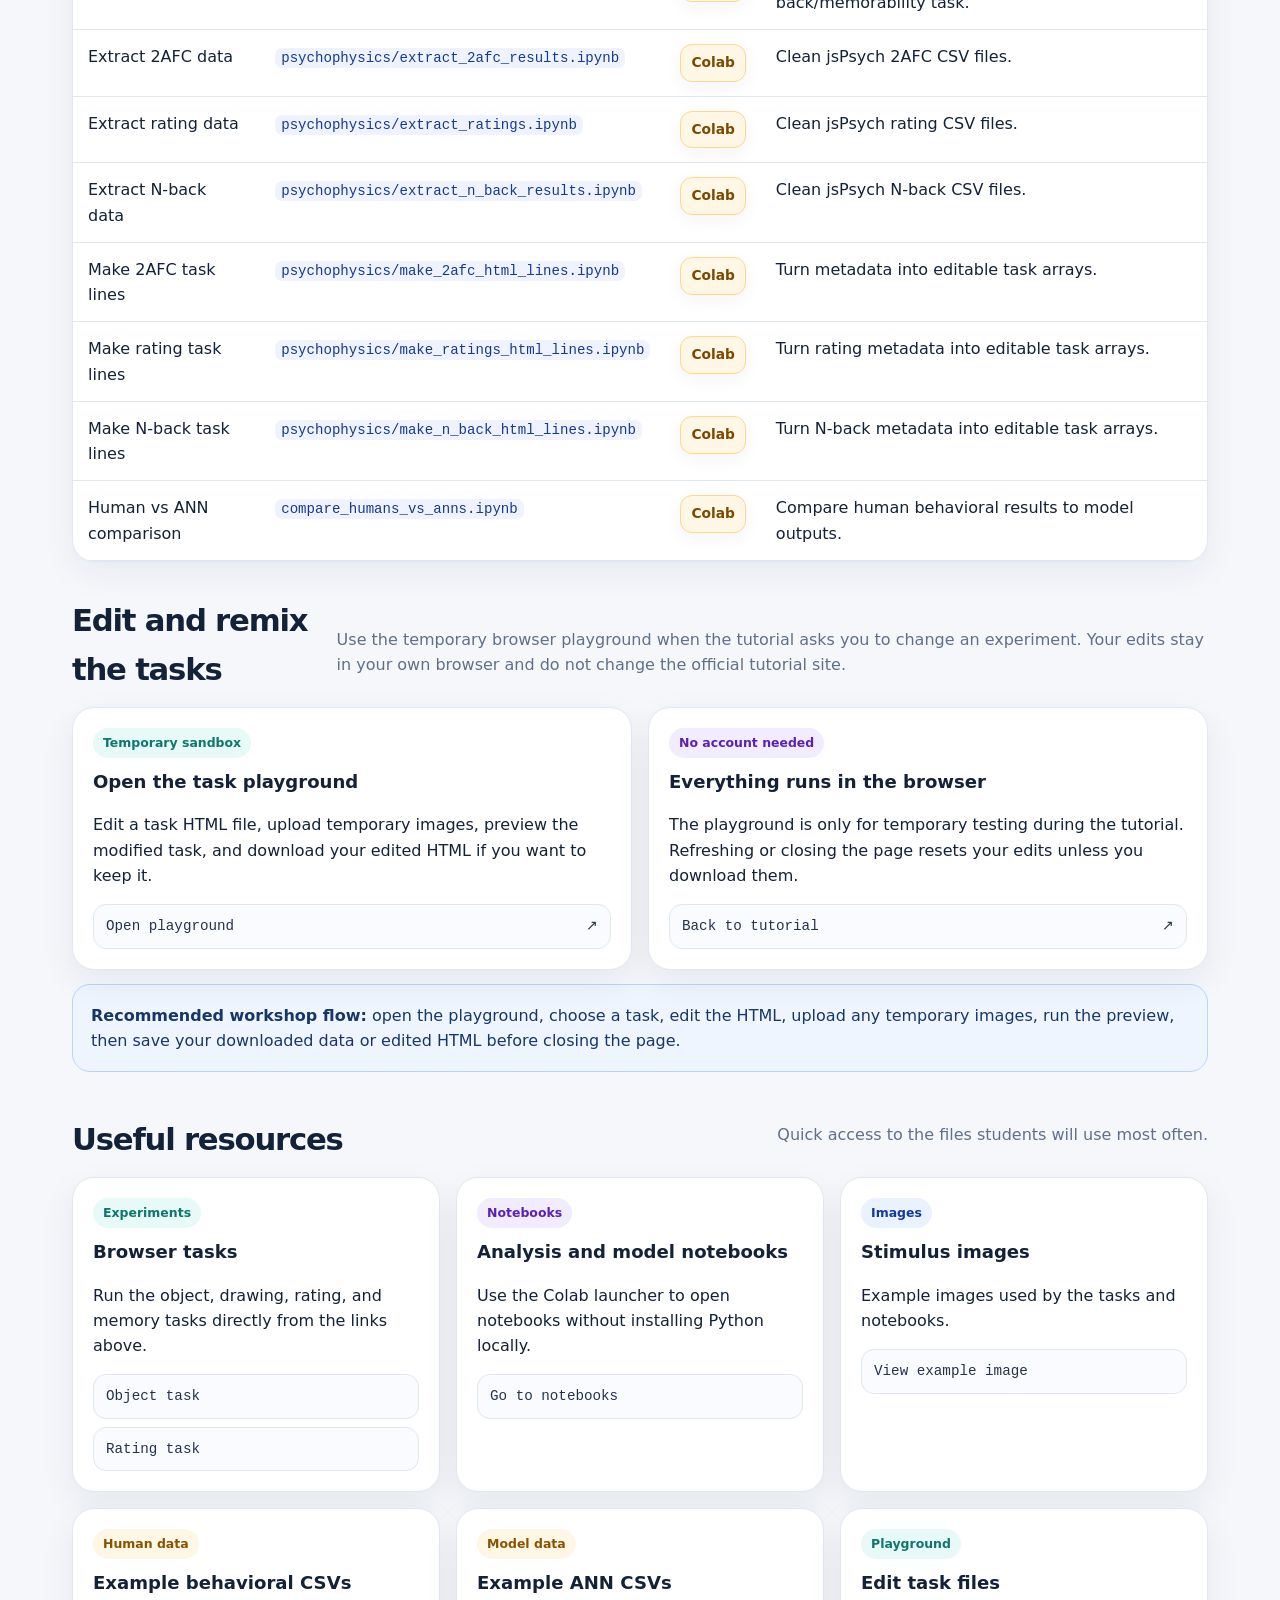
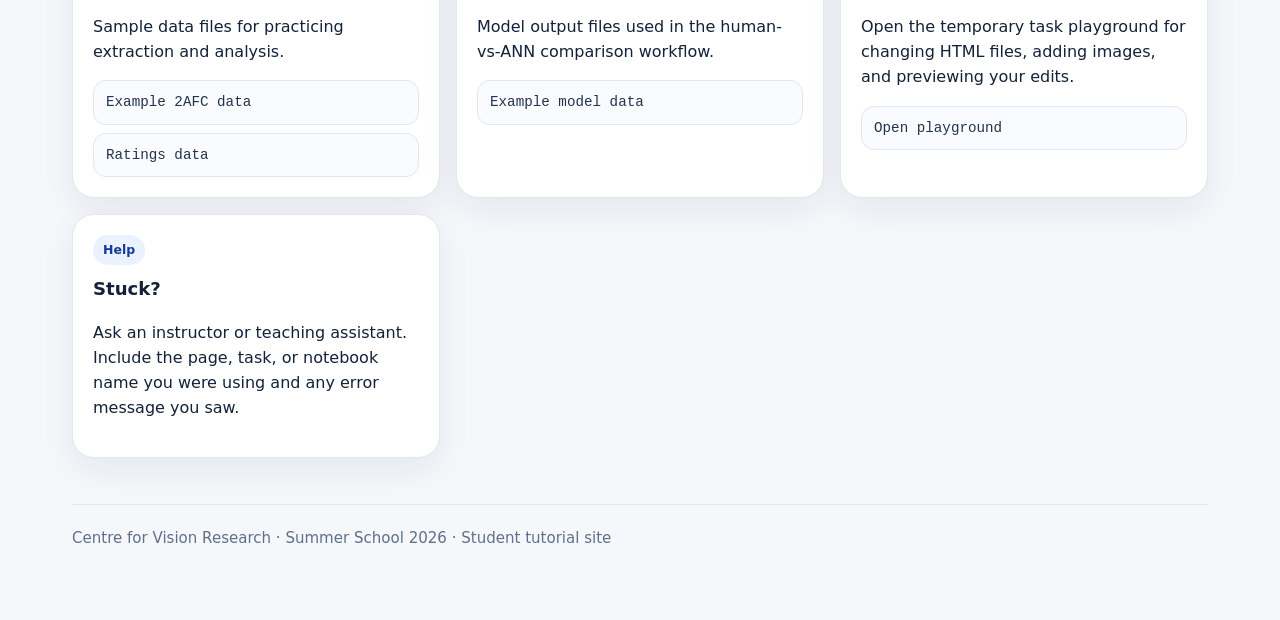
==== commit 5f6f5ca5: "updated font" ====
--- a/index.html
+++ b/index.html
@@ -29,7 +29,7 @@
     <section class="hero" aria-labelledby="title">
       <div class="hero-card">
         <span class="eyebrow">Student tutorial hub</span>
-        <h1 id="title">Build experiments, analyze behavior, and test artificial neural networks.</h1>
+        <h2 id="title">Build experiments, analyze behavior, and test artificial neural networks.</h2>
         <p class="subtitle">Welcome to the CVR Summer School 2026 tutorial site. Use this page to move through the workshop materials, run browser-based psychophysics tasks, launch notebooks in Google Colab, and find the example images and data used throughout the tutorials.</p>
         <div class="hero-actions">
           <a class="button primary" href="psychophysics/tutorial.html">Start psychophysics tutorial</a>
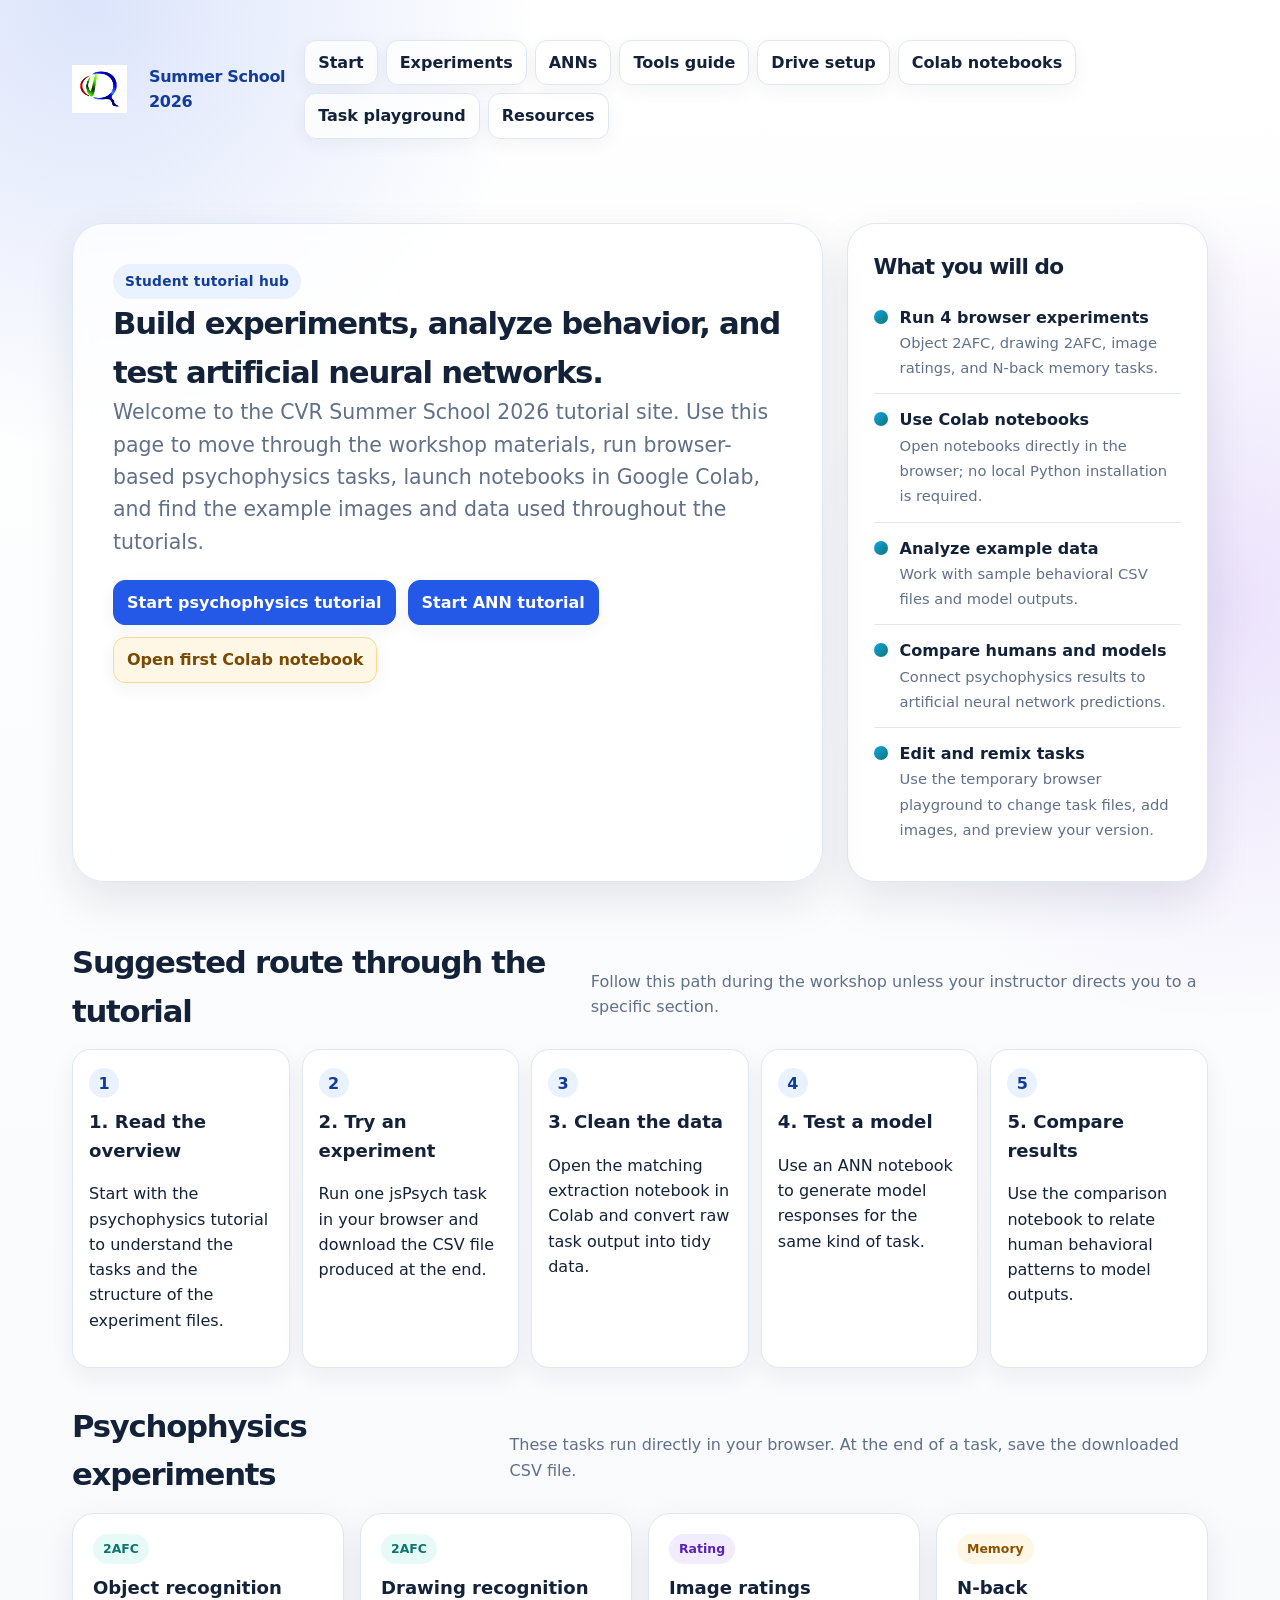
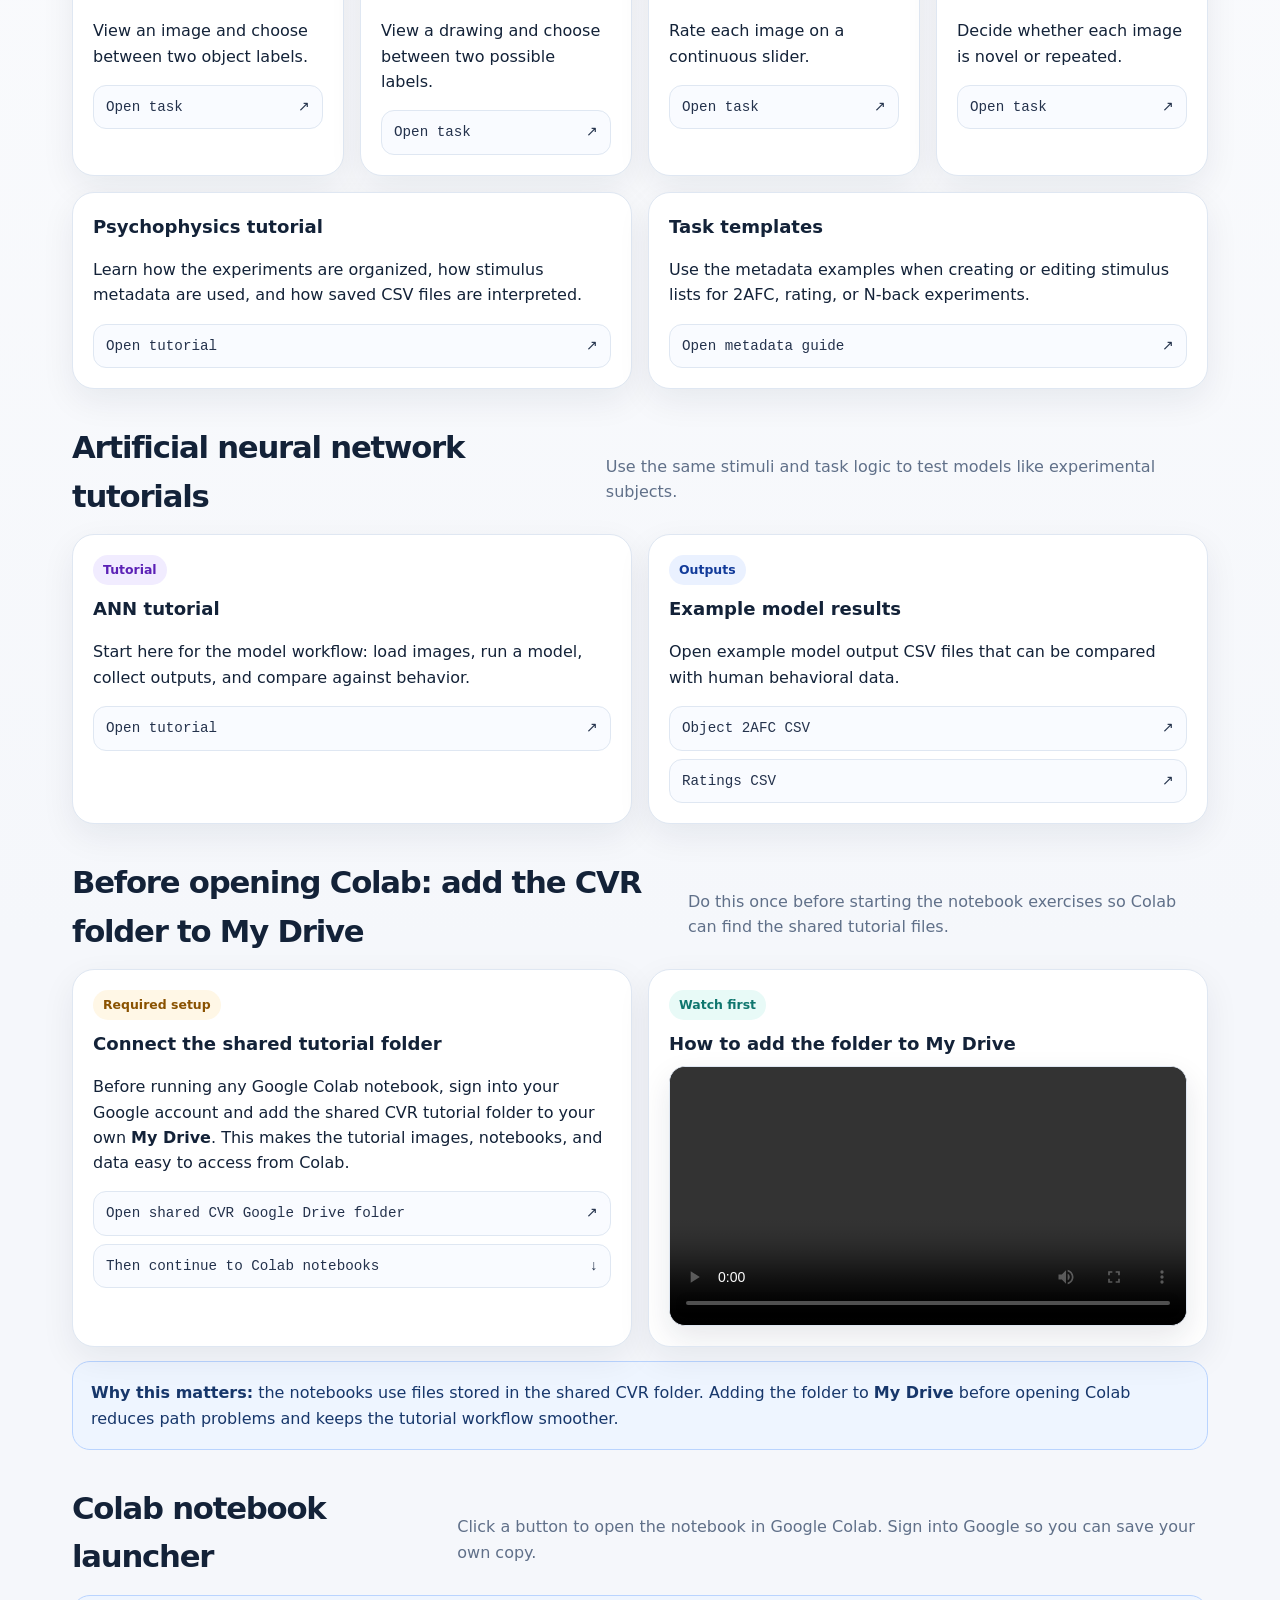
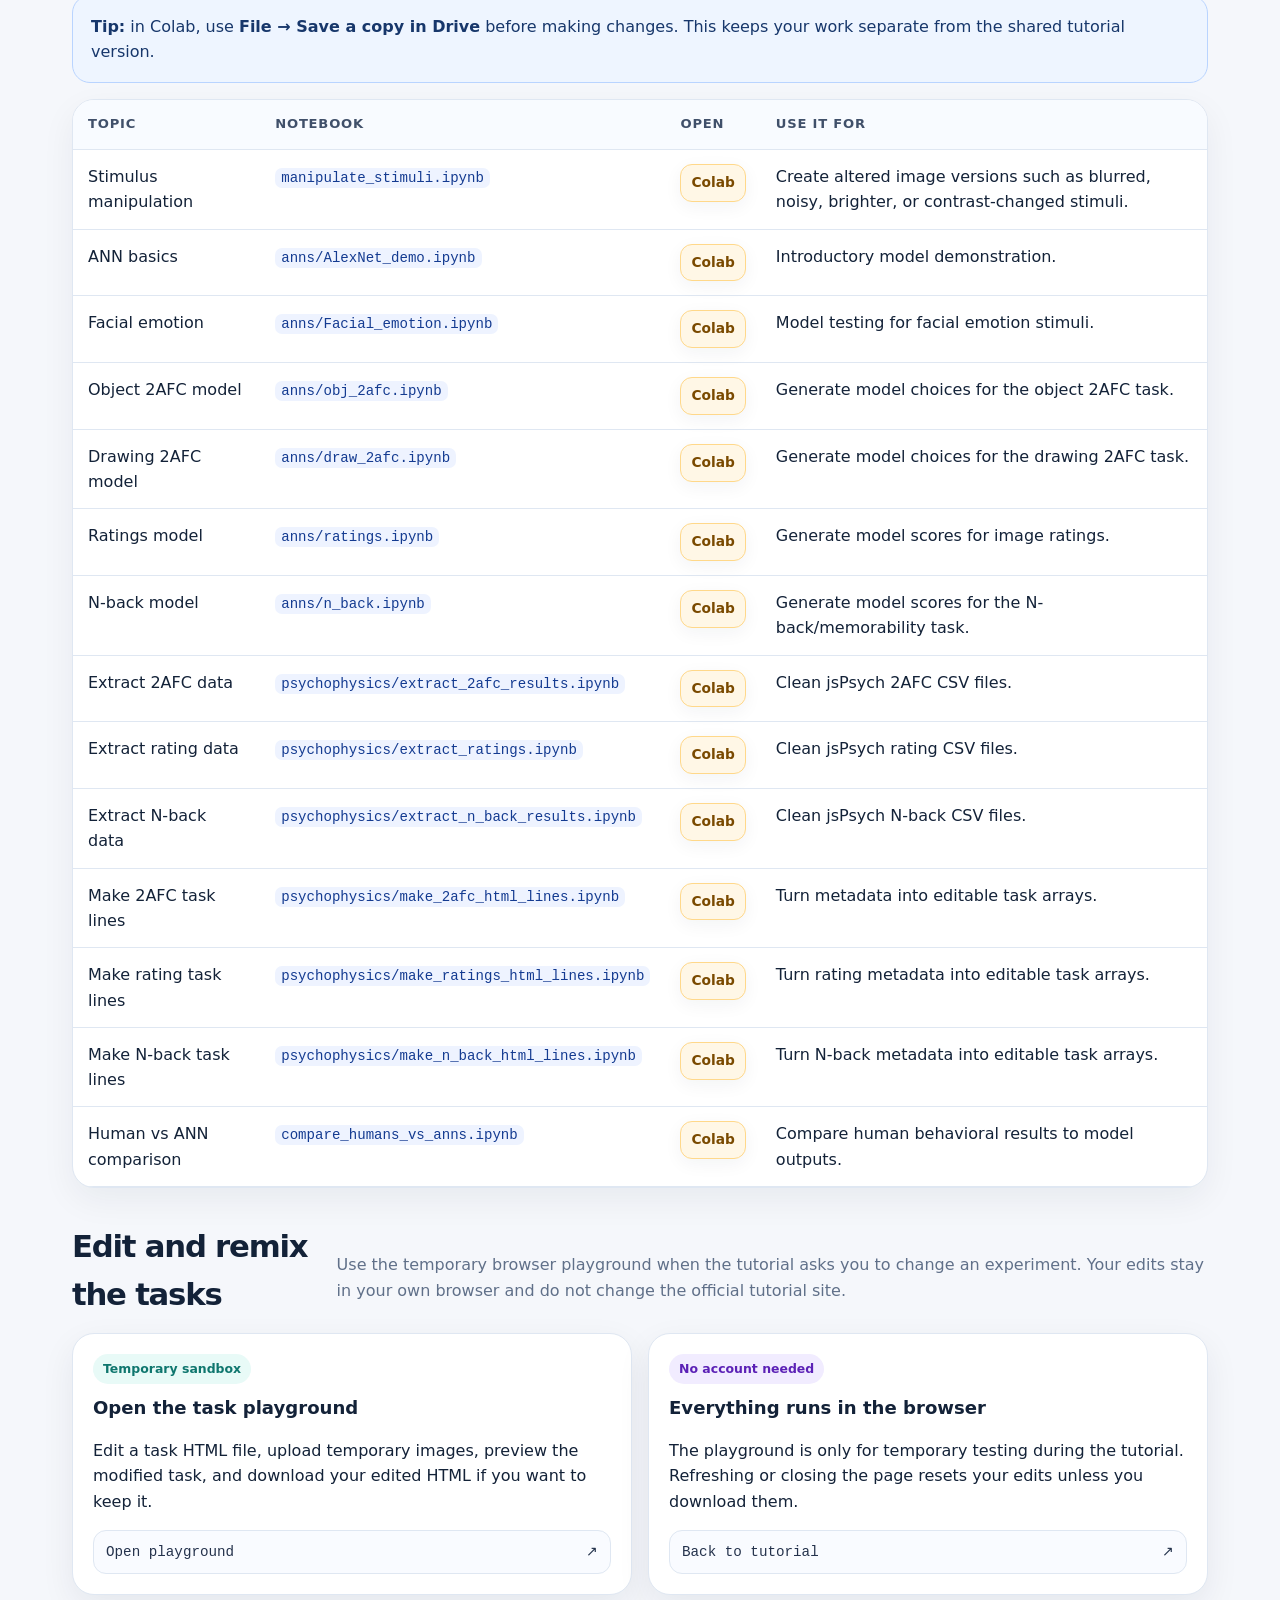
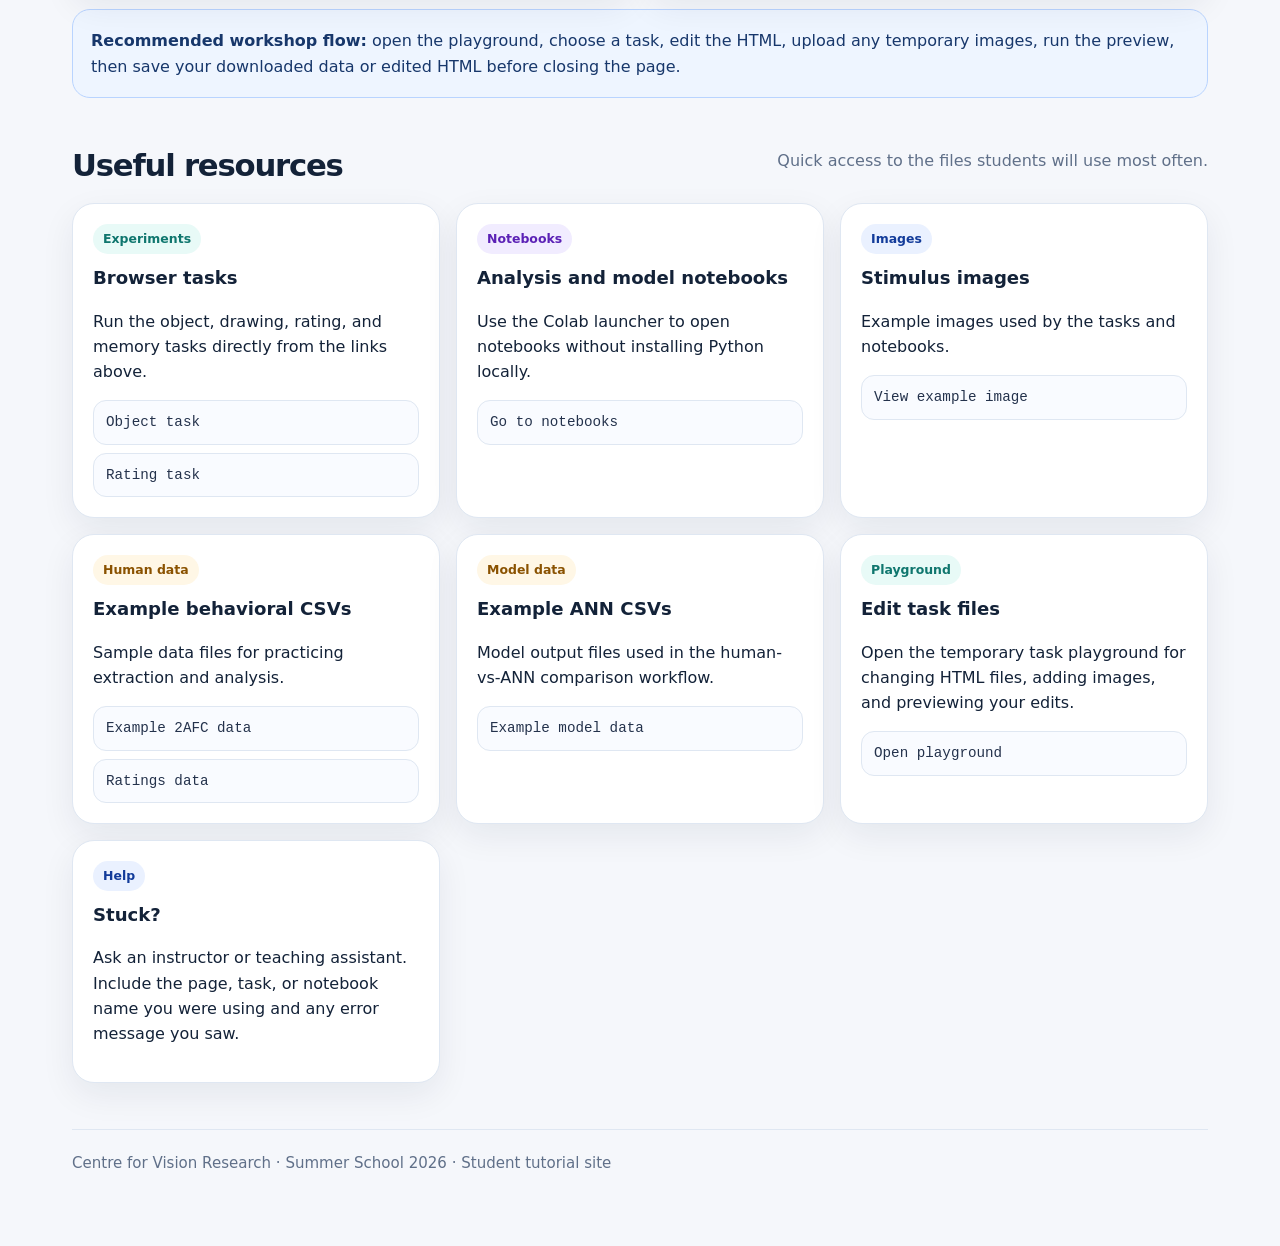
==== commit 3d6ccad8: "updated with GDrive" ====
--- a/index.html
+++ b/index.html
@@ -20,6 +20,7 @@
         <a href="#psychophysics">Experiments</a>
         <a href="#anns">ANNs</a>
         <a href="tutorial-tools-guide.html">Tools guide</a>
+        <a href="#drive-setup">Drive setup</a>
         <a href="#notebooks">Colab notebooks</a>
         <a href="#edit">Task playground</a>
         <a href="#resources">Resources</a>
@@ -80,6 +81,30 @@
       </div>
     </section>
 
+    <section id="drive-setup">
+      <div class="section-head"><h2>Before opening Colab: add the CVR folder to My Drive</h2><p class="muted">Do this once before starting the notebook exercises so Colab can find the shared tutorial files.</p></div>
+      <div class="grid two">
+        <article class="card">
+          <span class="tag amber">Required setup</span>
+          <h3>Connect the shared tutorial folder</h3>
+          <p>Before running any Google Colab notebook, sign into your Google account and add the shared CVR tutorial folder to your own <strong>My Drive</strong>. This makes the tutorial images, notebooks, and data easy to access from Colab.</p>
+          <div class="links">
+            <a class="pill" href="https://drive.google.com/drive/folders/1pDhcDOPAu5b64tbwI_H_NlIqsWR49Jqb?usp=sharing" target="_blank" rel="noopener">Open shared CVR Google Drive folder <span>↗</span></a>
+            <a class="pill" href="#notebooks">Then continue to Colab notebooks <span>↓</span></a>
+          </div>
+        </article>
+        <article class="card video-card">
+          <span class="tag green">Watch first</span>
+          <h3>How to add the folder to My Drive</h3>
+          <video class="guide-video" controls playsinline preload="metadata">
+            <source src="assets/gdrive.mp4" type="video/mp4">
+            Your browser does not support the video tag. Open the shared Drive folder using the link on this page.
+          </video>
+        </article>
+      </div>
+      <div class="callout" style="margin-top:14px;"><strong>Why this matters:</strong> the notebooks use files stored in the shared CVR folder. Adding the folder to <strong>My Drive</strong> before opening Colab reduces path problems and keeps the tutorial workflow smoother.</div>
+    </section>
+
     <section id="notebooks">
       <div class="section-head"><h2>Colab notebook launcher</h2><p class="muted">Click a button to open the notebook in Google Colab. Sign into Google so you can save your own copy.</p></div>
       <div class="callout" style="margin-bottom:14px;"><strong>Tip:</strong> in Colab, use <strong>File → Save a copy in Drive</strong> before making changes. This keeps your work separate from the shared tutorial version.</div>
--- a/assets/cvr-pages.css
+++ b/assets/cvr-pages.css
@@ -16,4 +16,16 @@
   margin-right: 10px;
   border-radius: 0;
   background: transparent;
-}+}
+
+.video-card {
+  overflow: hidden;
+}
+.guide-video {
+  width: 100%;
+  display: block;
+  border-radius: 16px;
+  border: 1px solid var(--line);
+  background: #000;
+  box-shadow: 0 12px 30px rgba(19,34,56,.10);
+}
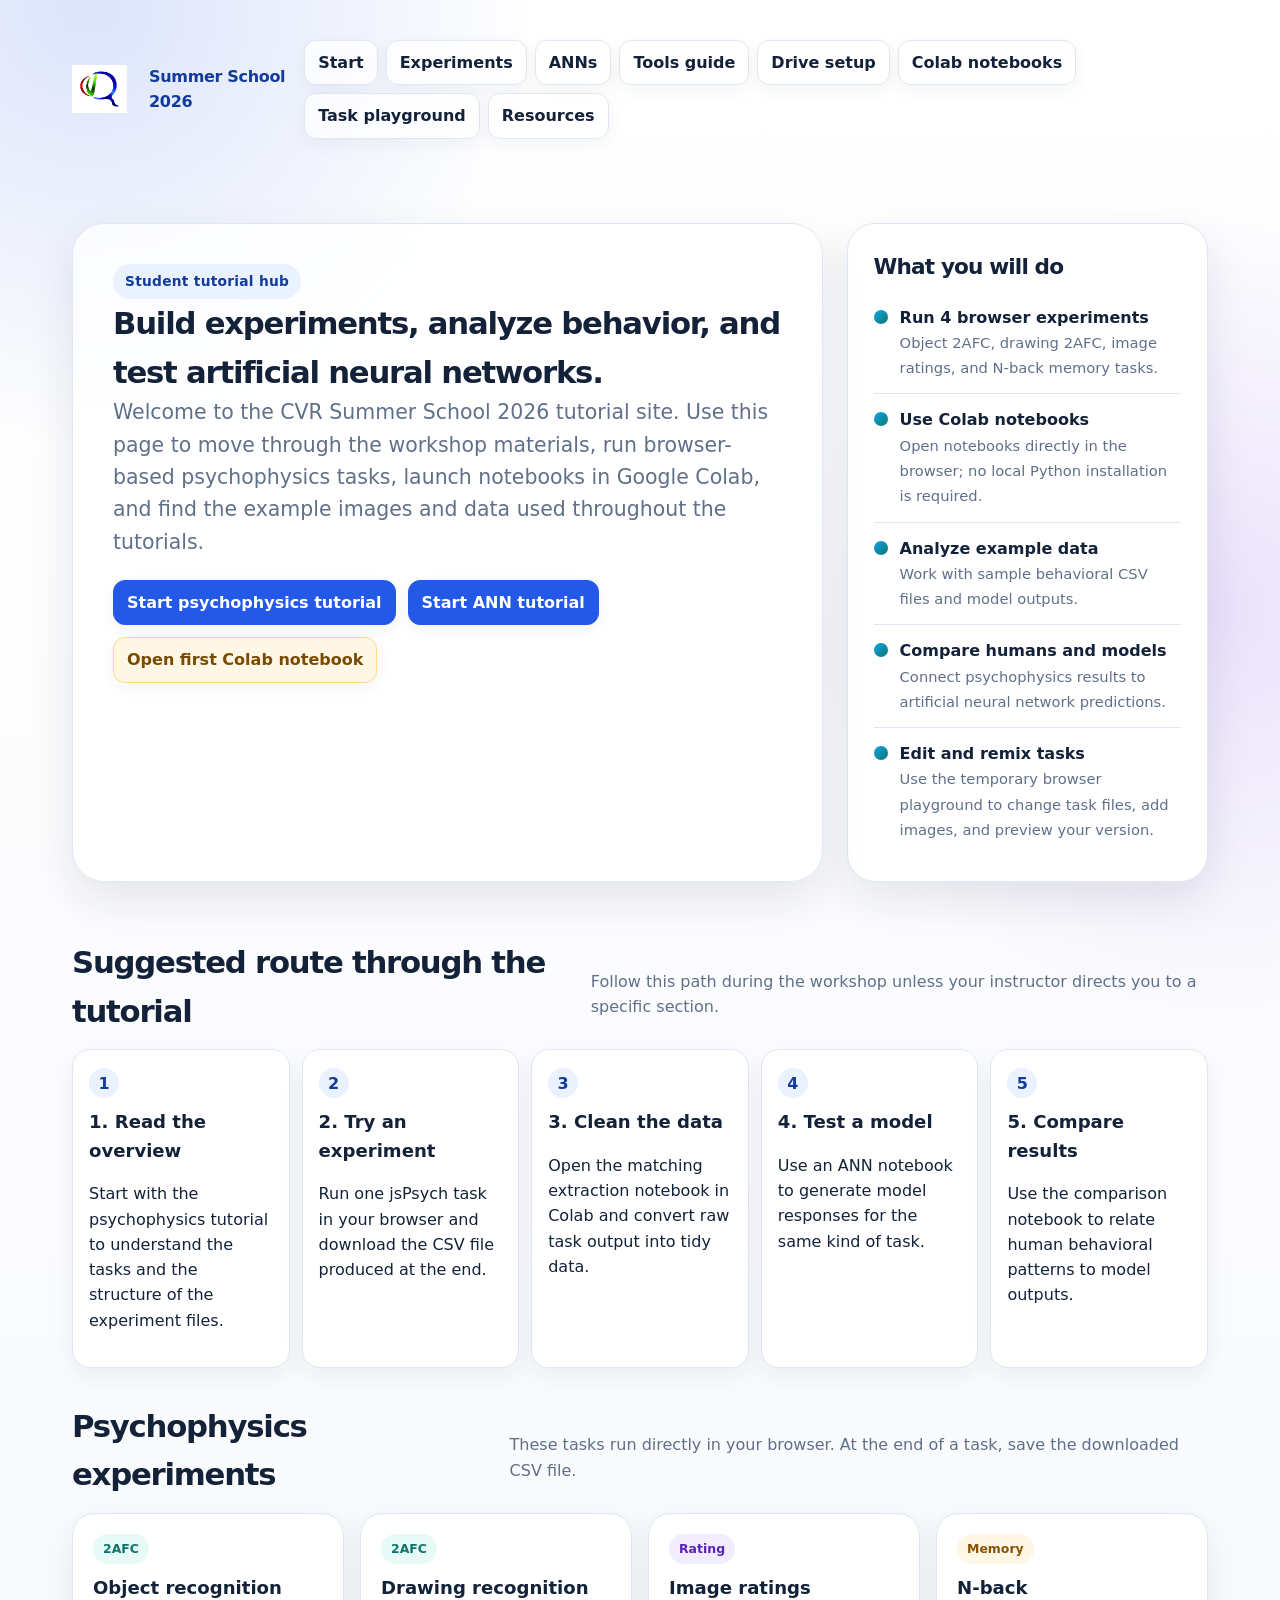
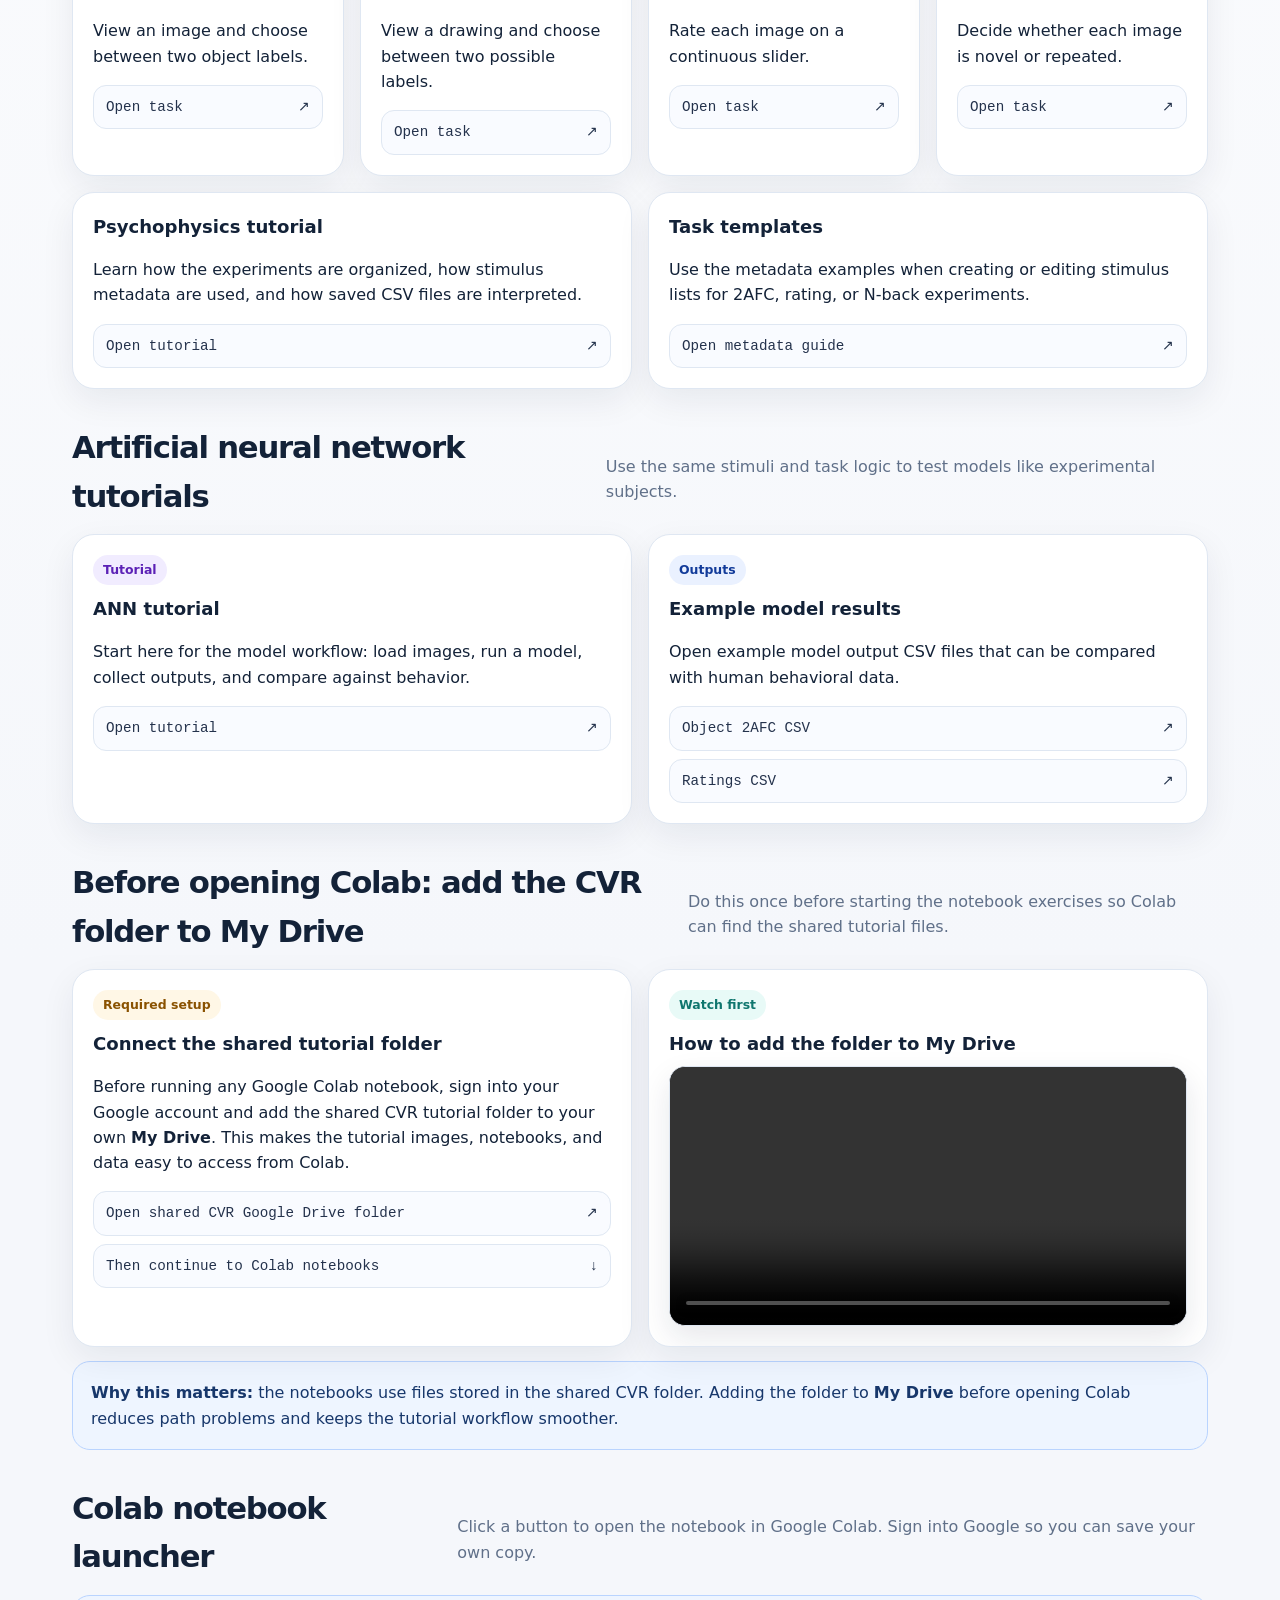
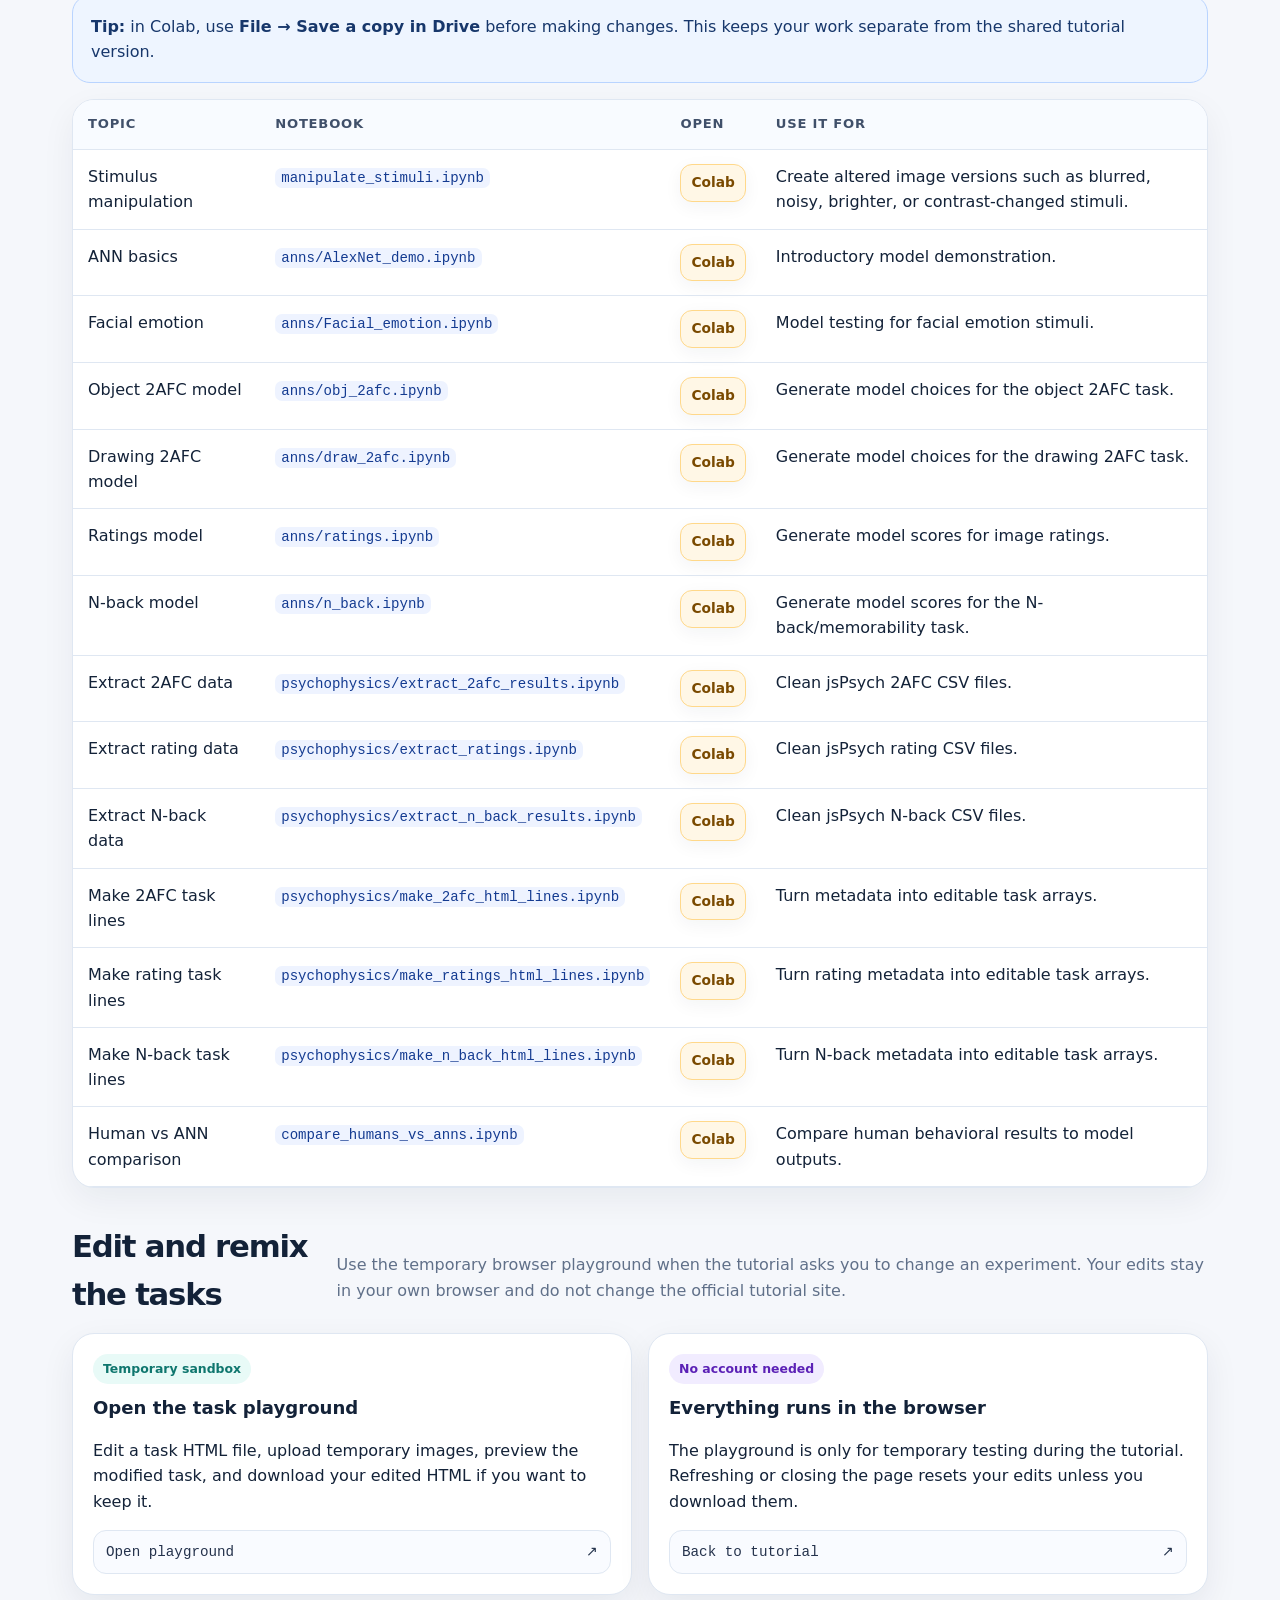
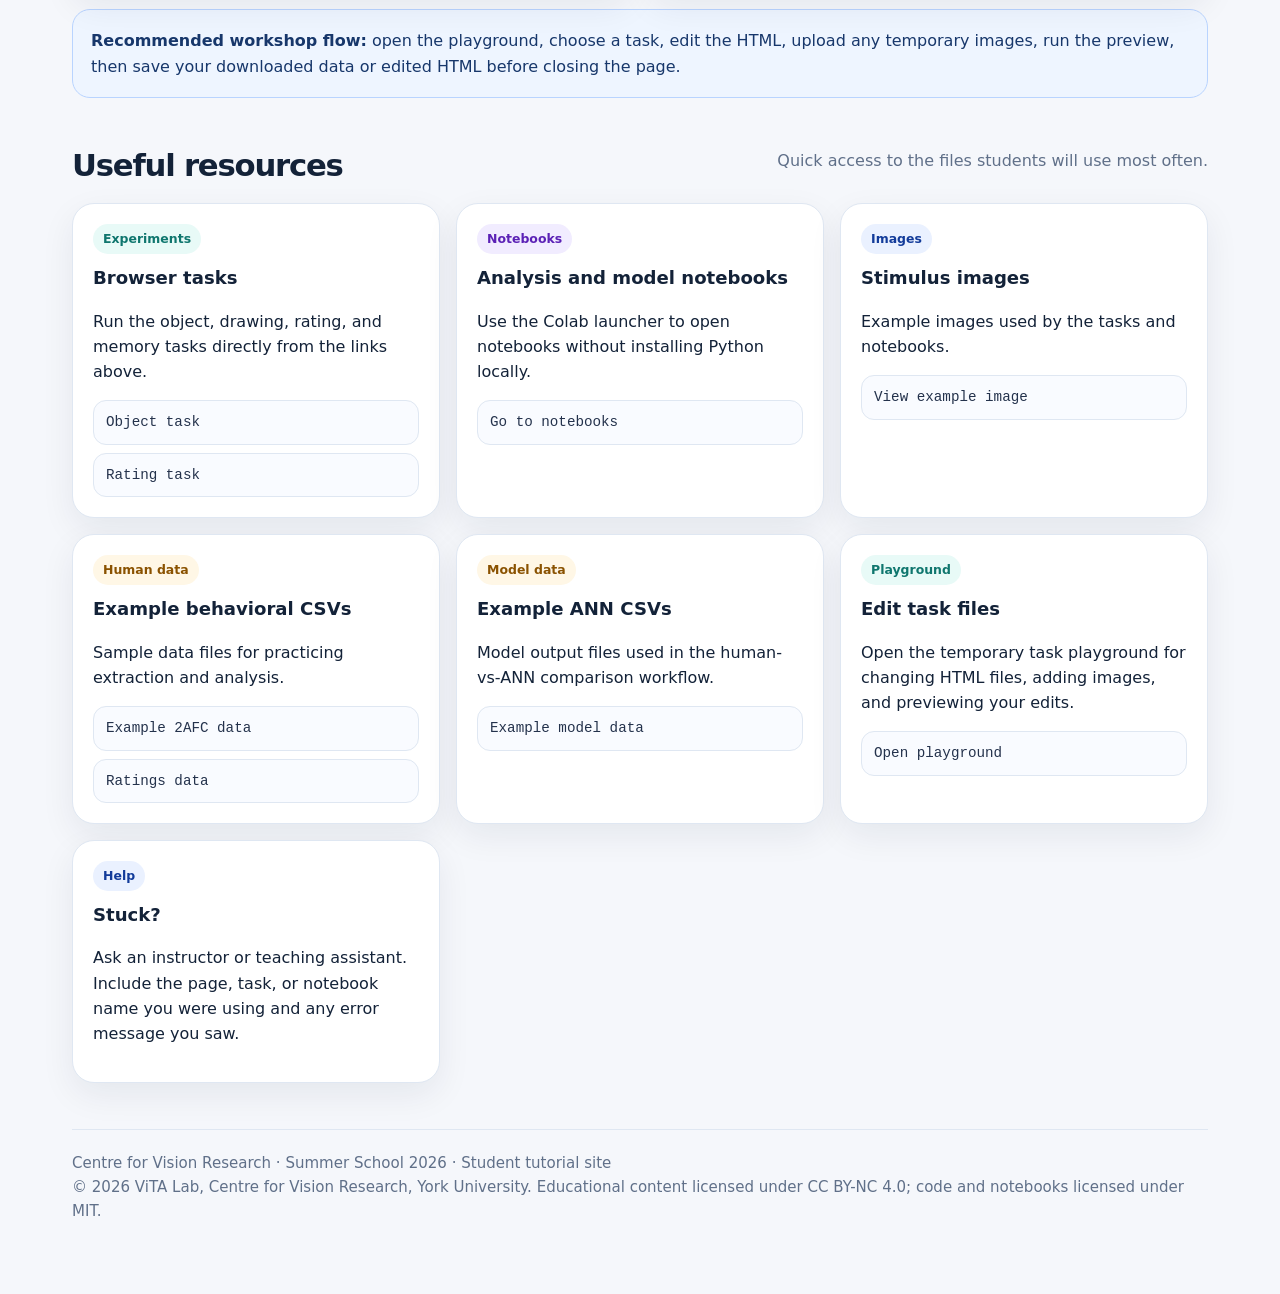
==== commit 4b14ec9a: "update" ====
--- a/index.html
+++ b/index.html
@@ -35,7 +35,7 @@
         <div class="hero-actions">
           <a class="button primary" href="psychophysics/tutorial.html">Start psychophysics tutorial</a>
           <a class="button primary" href="anns/tutorial.html">Start ANN tutorial</a>
-          <a class="button colab" data-colab-path="manipulate_stimuli.ipynb">Open first Colab notebook</a>
+          <a class="button colab" data-colab-path="anns/AlexNet_demo.ipynb">Open first Colab notebook</a>
         </div>
       </div>
       <aside class="status-card" aria-label="What you can do on this site">
@@ -153,7 +153,11 @@
       </div>
     </section>
 
-    <footer class="footer">Centre for Vision Research · Summer School 2026 · Student tutorial site</footer>
+    <footer class="footer">
+          Centre for Vision Research · Summer School 2026 · Student tutorial site<br>
+           © 2026 ViTA Lab, Centre for Vision Research, York University.
+           Educational content licensed under CC BY-NC 4.0; code and notebooks licensed under MIT.
+    </footer>
   </main>
 </body>
 </html>
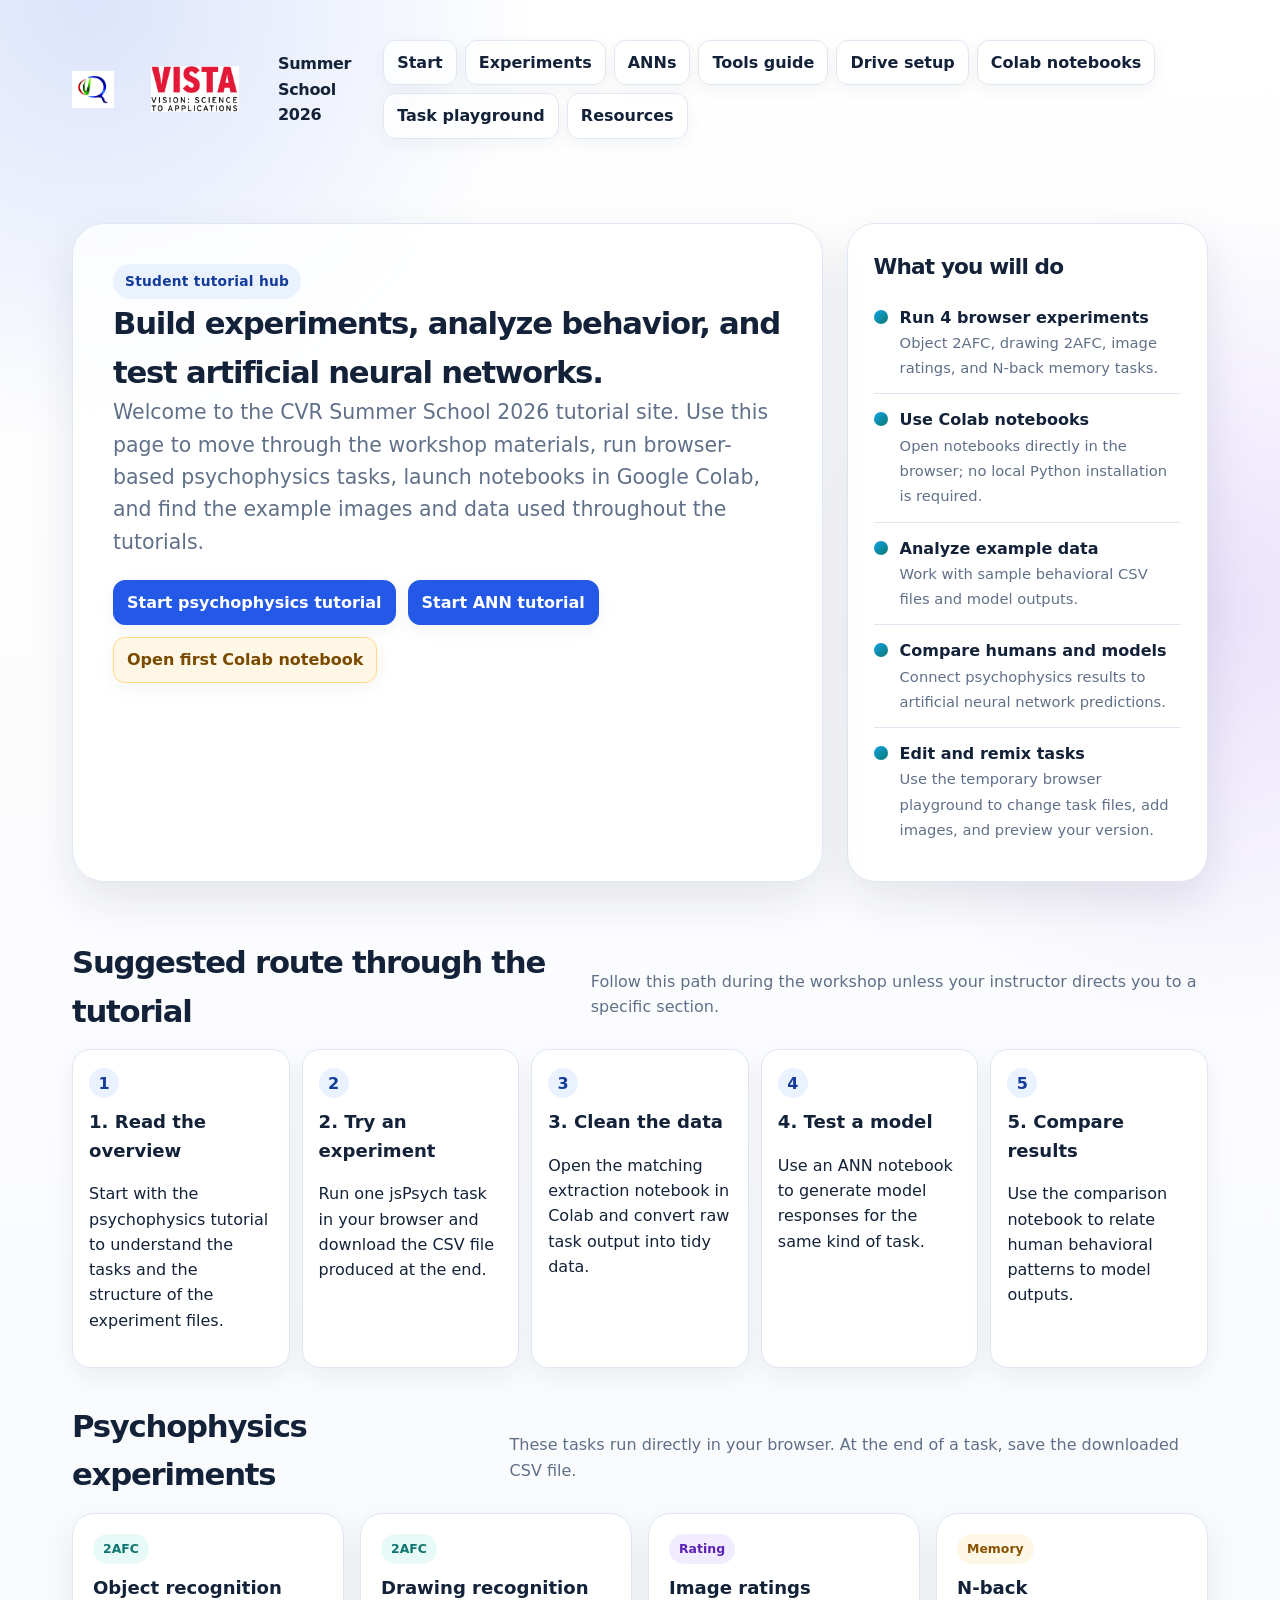
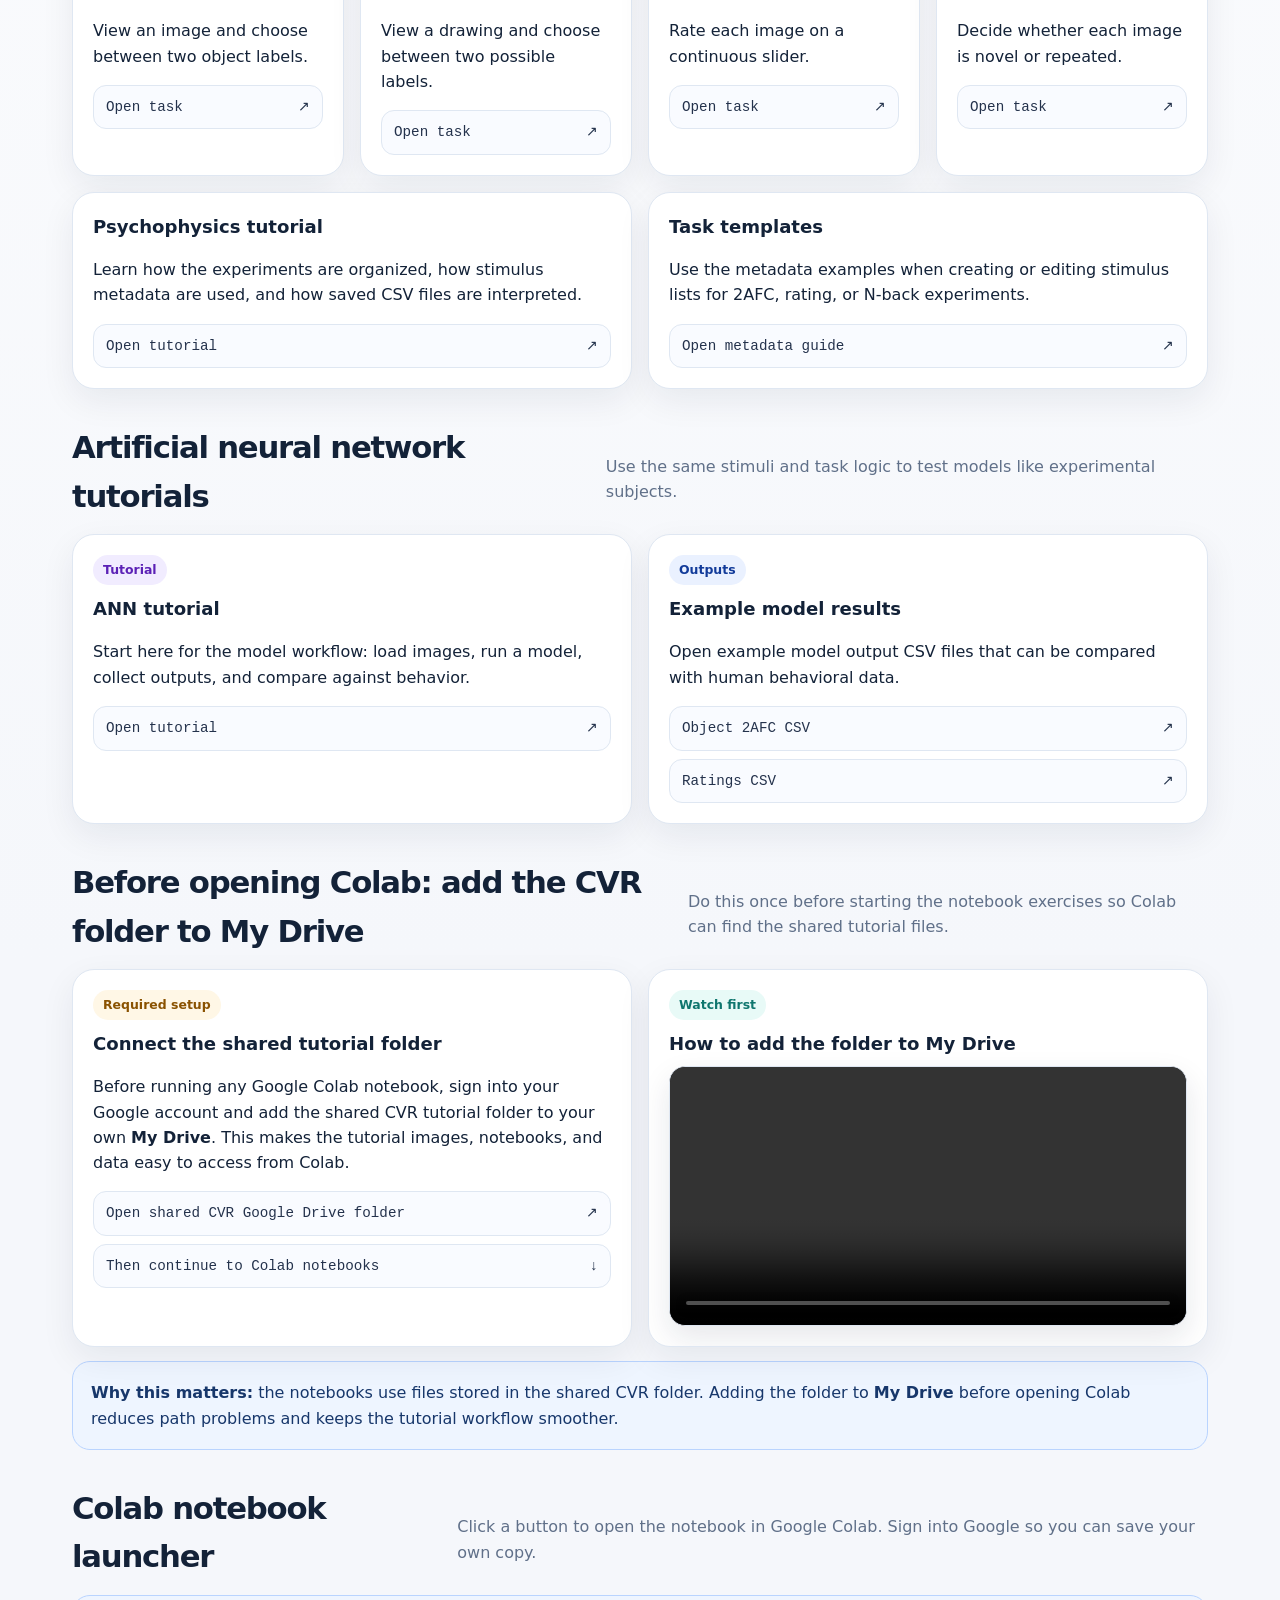
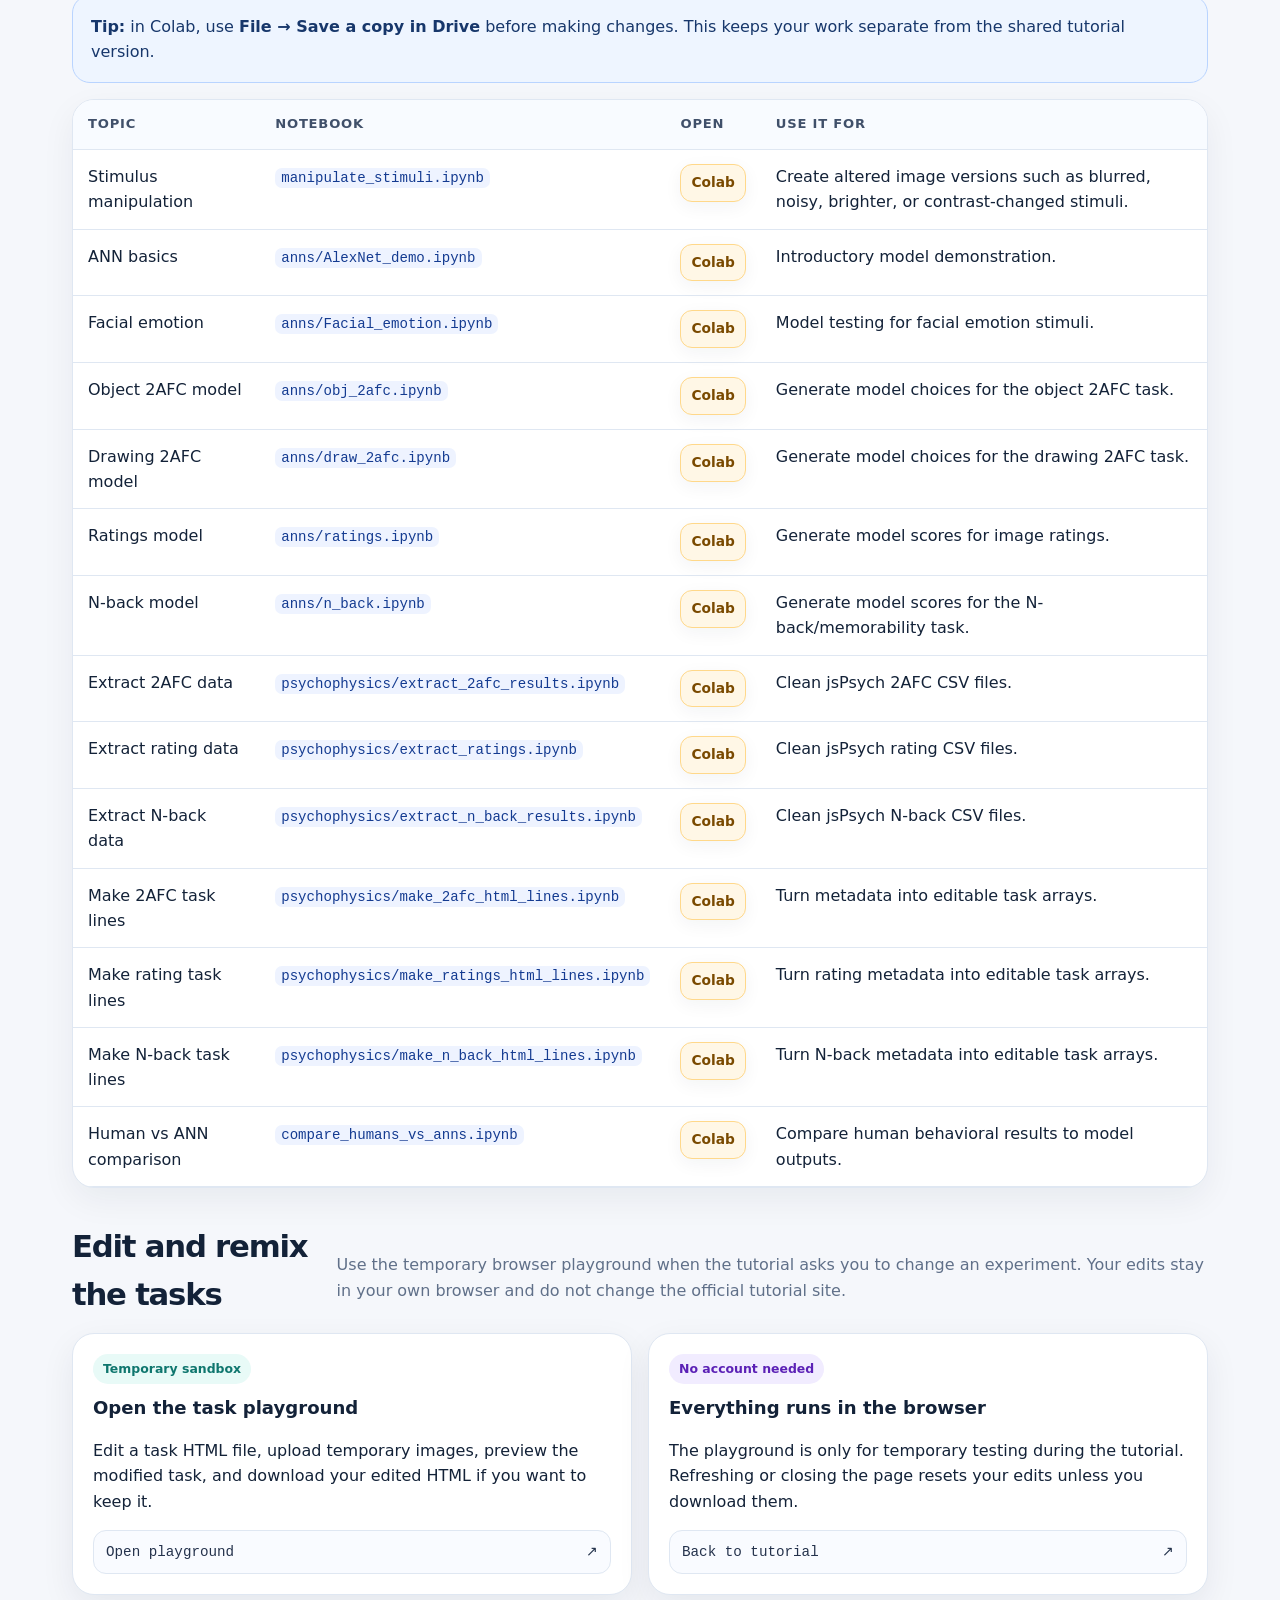
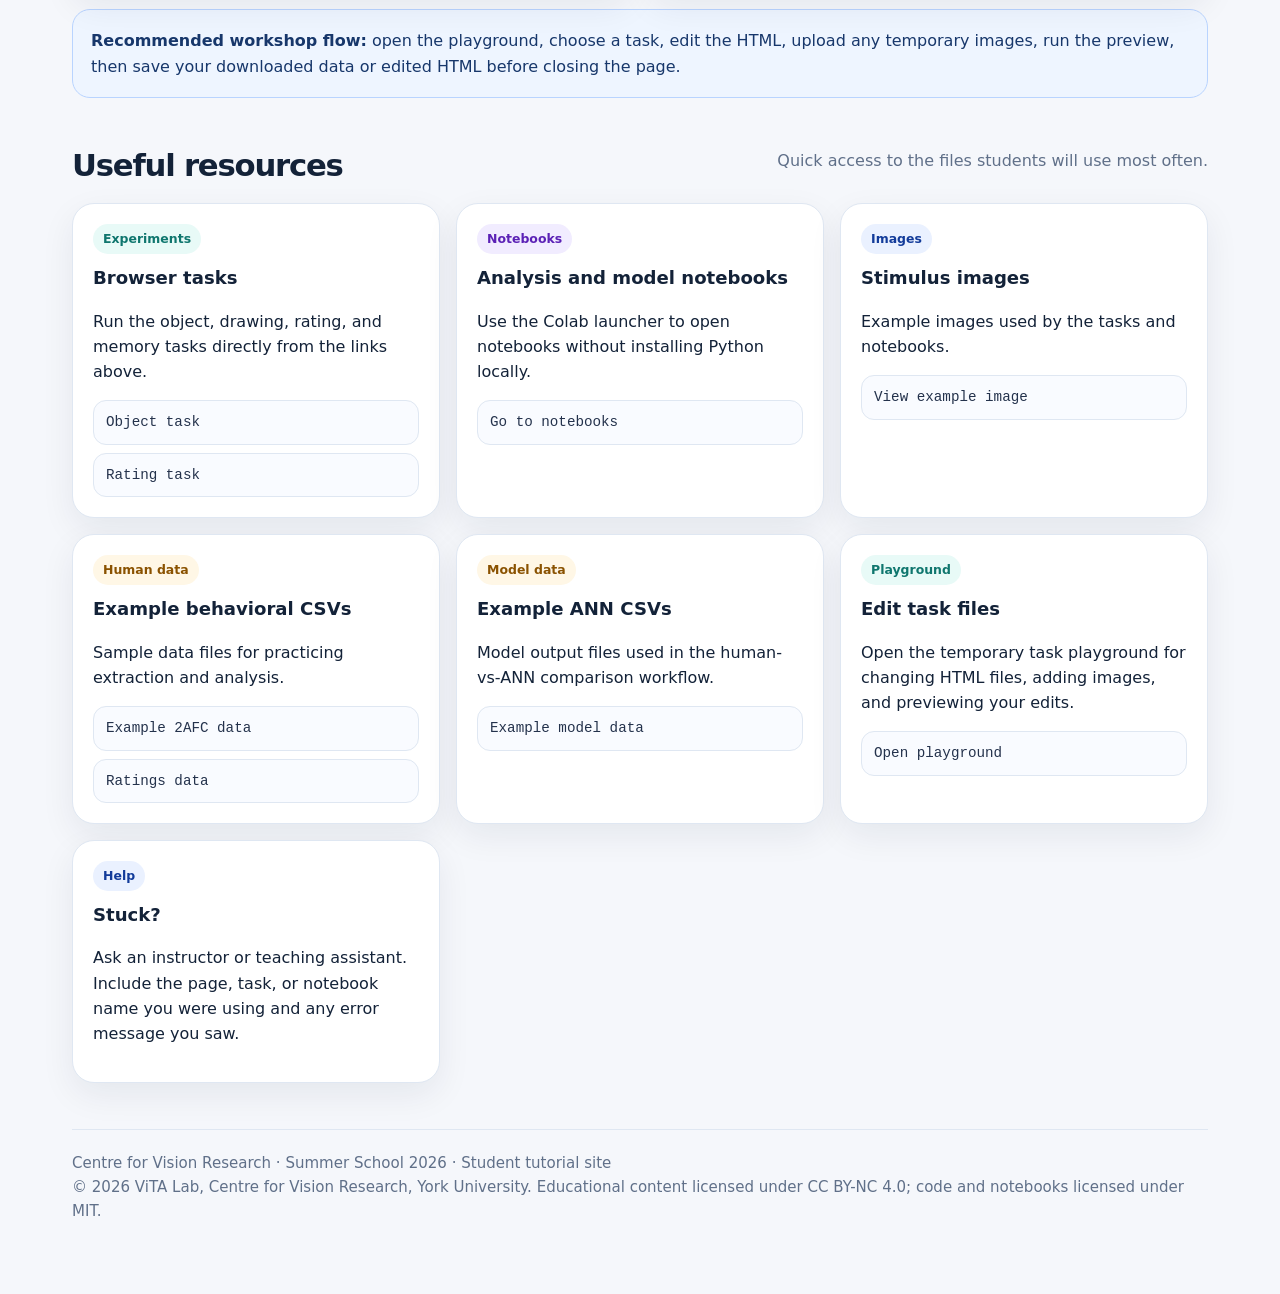
==== commit 907d471a: "updated VISTA logo" ====
--- a/index.html
+++ b/index.html
@@ -11,10 +11,17 @@
 <body>
   <main class="page">
     <div class="topbar">
-      <a class="brand" href="https://www.yorku.ca/cvr/summer-school/" aria-label="CVR Summer School home">
-            <img class="brand-logo" src="assets/cvrgraphic.png" alt="Centre for Vision Research logo">
-            <span>Summer School 2026</span>
-      </a>
+      <div class="brand brand-with-logos" aria-label="CVR Summer School branding">
+  <a href="https://www.yorku.ca/cvr/summer-school/" aria-label="Centre for Vision Research Summer School home">
+    <img class="brand-logo cvr-logo" src="assets/cvrgraphic.png" alt="Centre for Vision Research logo">
+  </a>
+
+  <a href="https://vista.info.yorku.ca/" aria-label="VISTA website">
+    <img class="brand-logo vista-logo" src="assets/vista-basic.jpg" alt="VISTA: Vision Science to Applications logo">
+  </a>
+
+  <span>Summer School 2026</span>
+</div>
       <nav class="navlinks" aria-label="Main navigation">
         <a href="#start">Start</a>
         <a href="#psychophysics">Experiments</a>
--- a/assets/cvr-pages.css
+++ b/assets/cvr-pages.css
@@ -29,3 +29,40 @@
   background: #000;
   box-shadow: 0 12px 30px rgba(19,34,56,.10);
 }
+
+.brand-with-logos {
+  display: inline-flex;
+  align-items: center;
+  gap: 12px;
+}
+
+.brand-logo {
+  object-fit: contain;
+  display: inline-block;
+  background: transparent;
+}
+
+.cvr-logo {
+  width: 42px;
+  height: 42px;
+}
+
+.vista-logo {
+  width: 118px;
+  height: auto;
+  max-height: 46px;
+}
+
+.brand-with-logos span {
+  margin-left: 2px;
+}
+@media (max-width: 760px) {
+  .vista-logo {
+    width: 92px;
+    max-height: 38px;
+  }
+
+  .brand-with-logos span {
+    font-size: 0.95rem;
+  }
+}
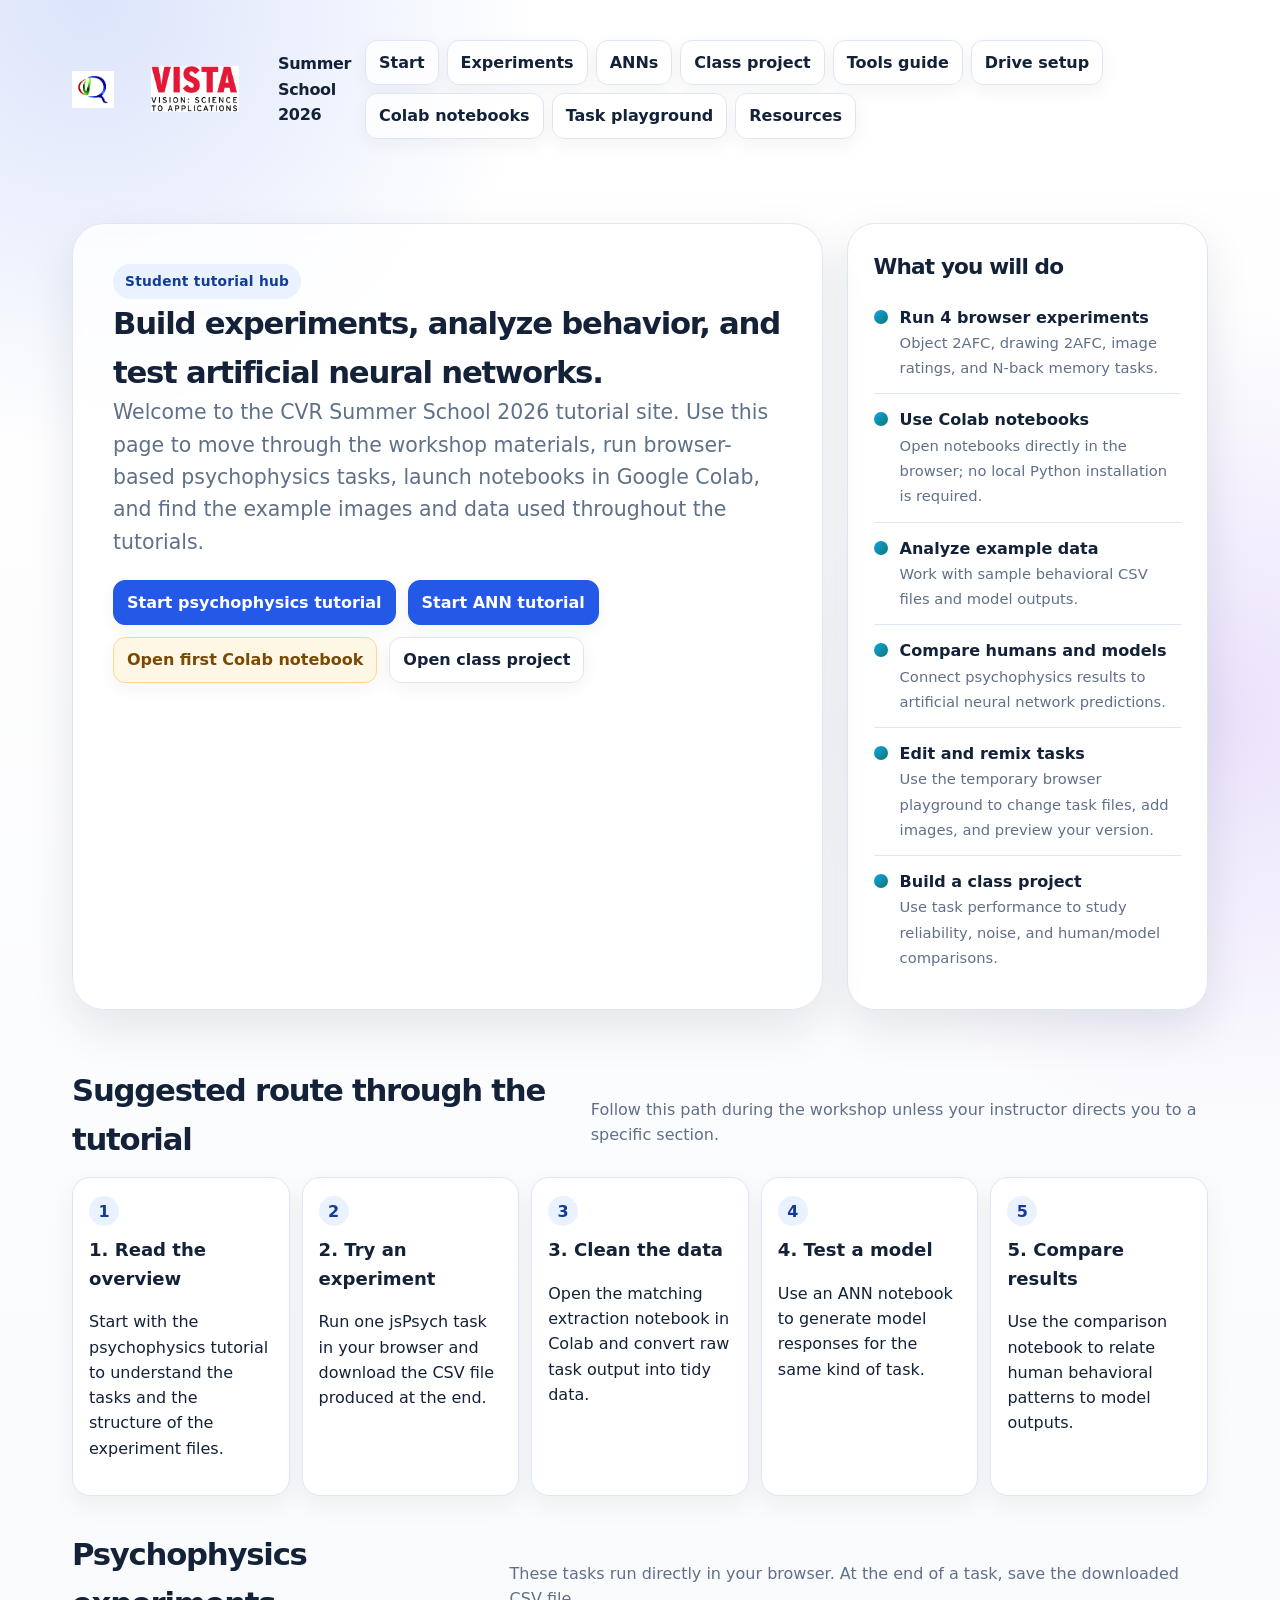
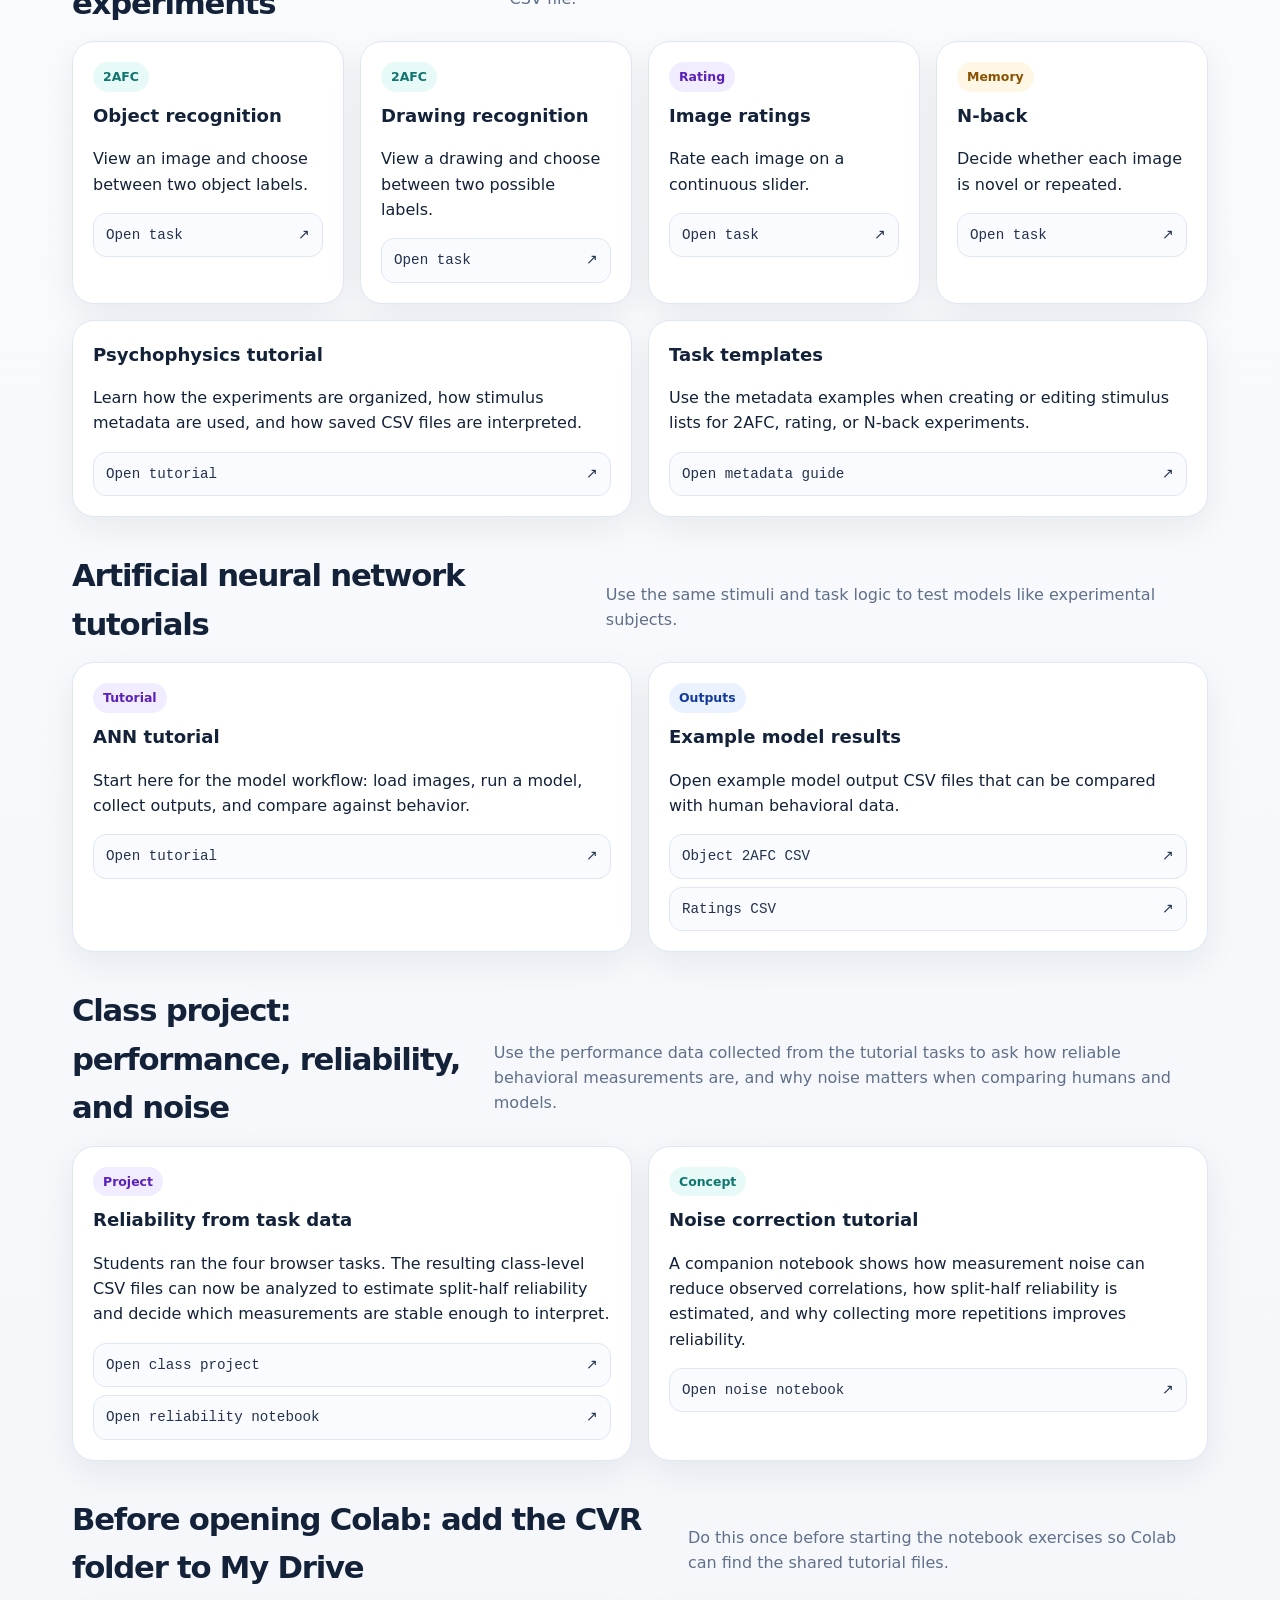
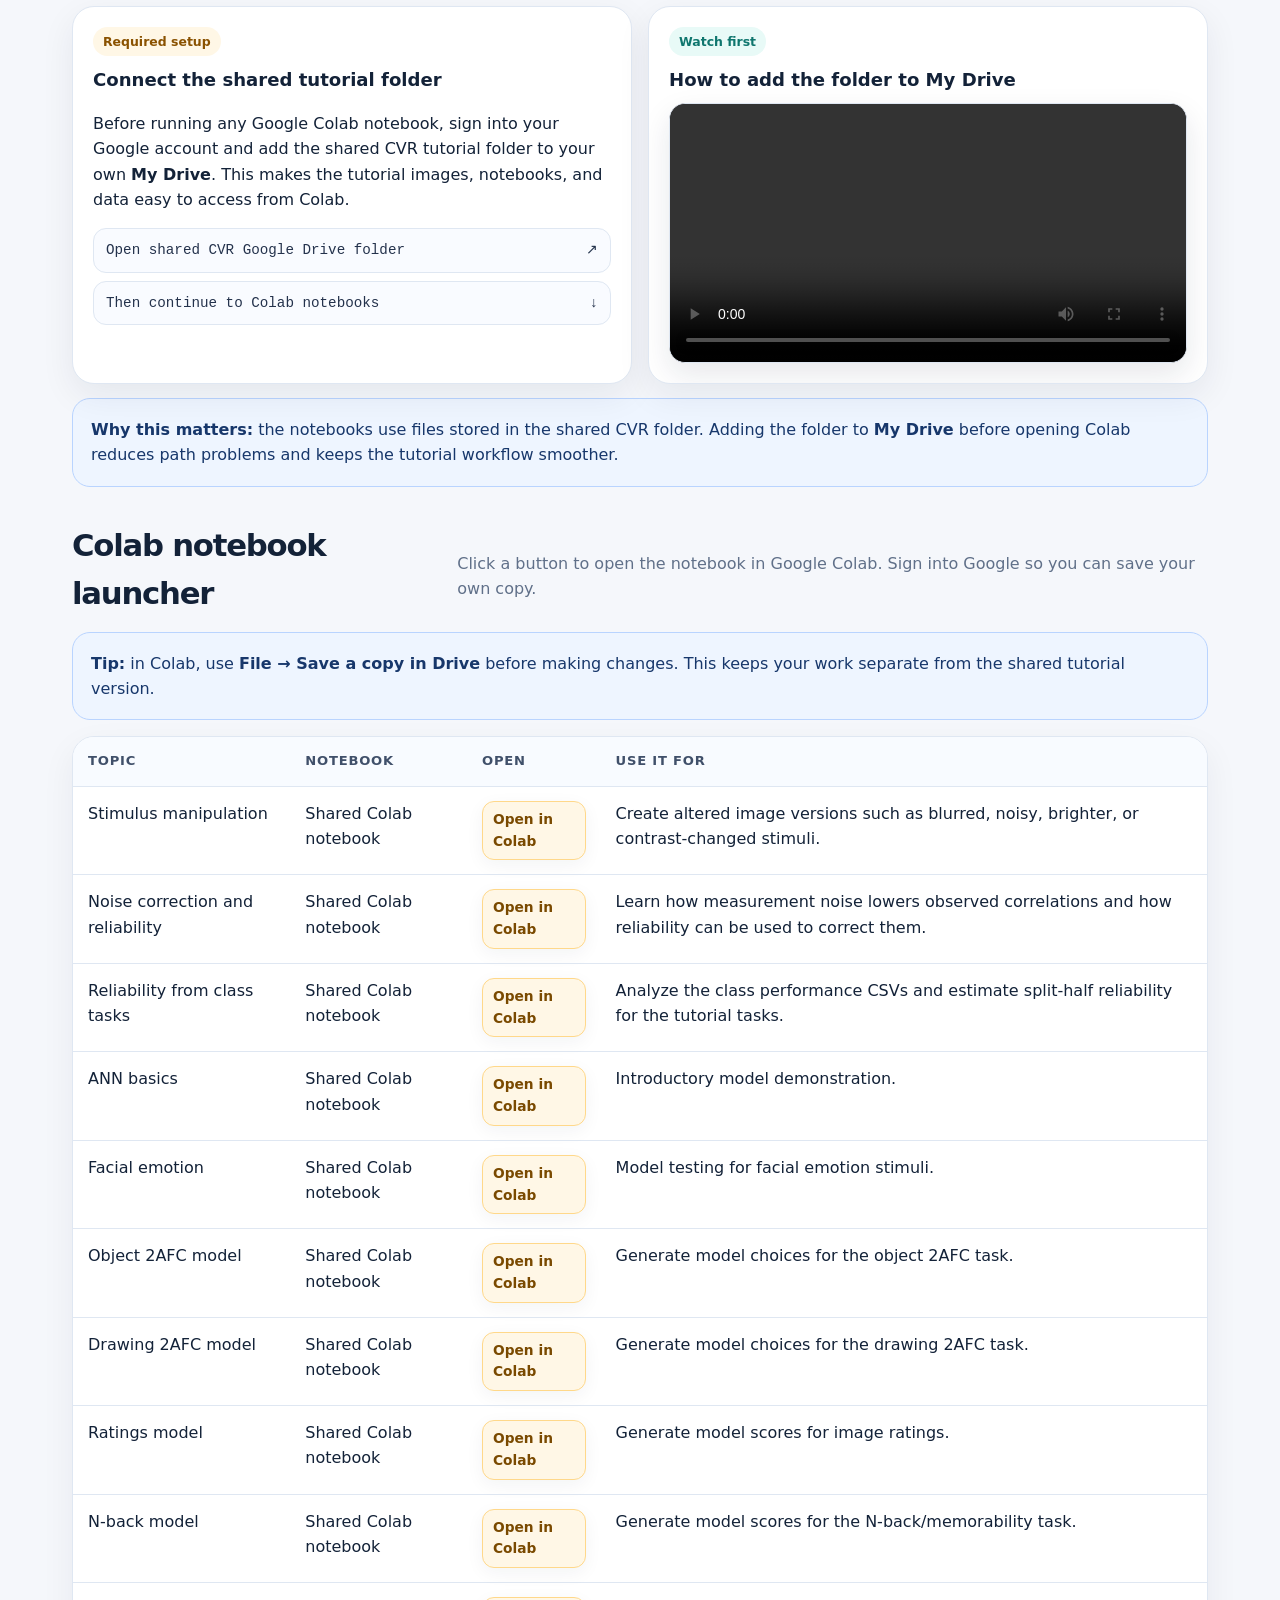
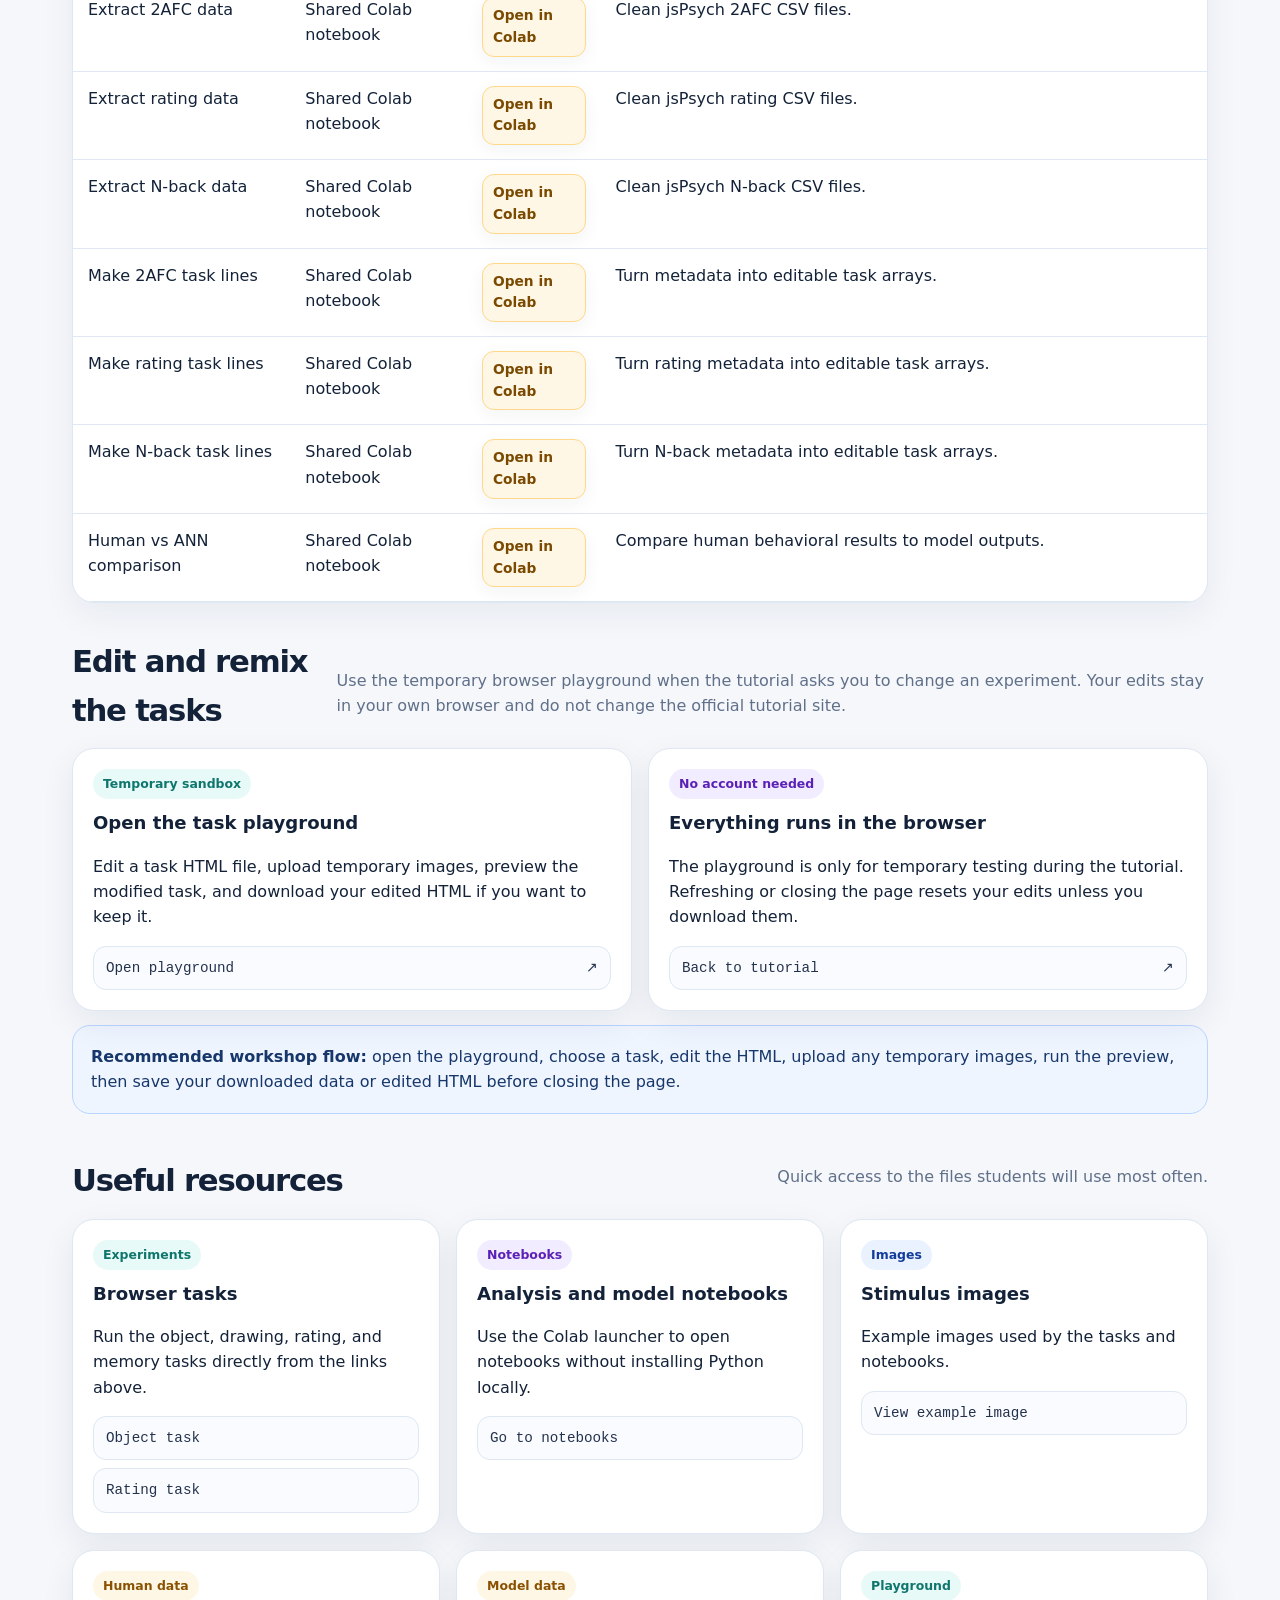
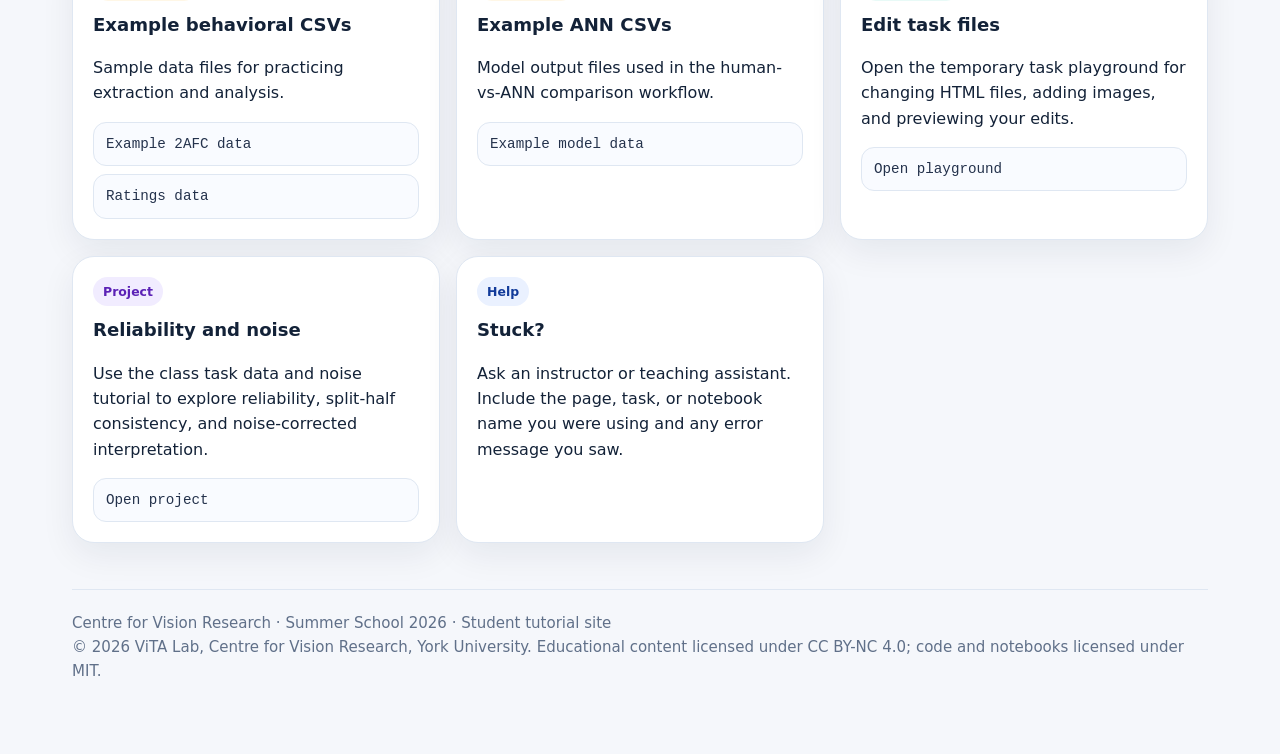
==== commit 5e8a29e8: "updated with projects" ====
--- a/index.html
+++ b/index.html
@@ -26,6 +26,7 @@
         <a href="#start">Start</a>
         <a href="#psychophysics">Experiments</a>
         <a href="#anns">ANNs</a>
+        <a href="project-reliability.html">Class project</a>
         <a href="tutorial-tools-guide.html">Tools guide</a>
         <a href="#drive-setup">Drive setup</a>
         <a href="#notebooks">Colab notebooks</a>
@@ -43,6 +44,7 @@
           <a class="button primary" href="psychophysics/tutorial.html">Start psychophysics tutorial</a>
           <a class="button primary" href="anns/tutorial.html">Start ANN tutorial</a>
           <a class="button colab" data-colab-path="anns/AlexNet_demo.ipynb">Open first Colab notebook</a>
+          <a class="button" href="project-reliability.html">Open class project</a>
         </div>
       </div>
       <aside class="status-card" aria-label="What you can do on this site">
@@ -52,6 +54,7 @@
         <div class="stat"><span class="dot"></span><div><strong>Analyze example data</strong><span>Work with sample behavioral CSV files and model outputs.</span></div></div>
         <div class="stat"><span class="dot"></span><div><strong>Compare humans and models</strong><span>Connect psychophysics results to artificial neural network predictions.</span></div></div>
         <div class="stat"><span class="dot"></span><div><strong>Edit and remix tasks</strong><span>Use the temporary browser playground to change task files, add images, and preview your version.</span></div></div>
+        <div class="stat"><span class="dot"></span><div><strong>Build a class project</strong><span>Use task performance to study reliability, noise, and human/model comparisons.</span></div></div>
       </aside>
     </section>
 
@@ -88,6 +91,15 @@
       </div>
     </section>
 
+
+    <section id="project">
+      <div class="section-head"><h2>Class project: performance, reliability, and noise</h2><p class="muted">Use the performance data collected from the tutorial tasks to ask how reliable behavioral measurements are, and why noise matters when comparing humans and models.</p></div>
+      <div class="grid two">
+        <article class="card"><span class="tag violet">Project</span><h3>Reliability from task data</h3><p>Students ran the four browser tasks. The resulting class-level CSV files can now be analyzed to estimate split-half reliability and decide which measurements are stable enough to interpret.</p><div class="links"><a class="pill" href="project-reliability.html">Open class project <span>↗</span></a><a class="pill colab" data-colab-path="projects/split_half_reliability_colab.ipynb">Open reliability notebook <span>↗</span></a></div></article>
+        <article class="card"><span class="tag green">Concept</span><h3>Noise correction tutorial</h3><p>A companion notebook shows how measurement noise can reduce observed correlations, how split-half reliability is estimated, and why collecting more repetitions improves reliability.</p><div class="links"><a class="pill colab" data-colab-path="projects/Noise_correction_tutorial.ipynb">Open noise notebook <span>↗</span></a></div></article>
+      </div>
+    </section>
+
     <section id="drive-setup">
       <div class="section-head"><h2>Before opening Colab: add the CVR folder to My Drive</h2><p class="muted">Do this once before starting the notebook exercises so Colab can find the shared tutorial files.</p></div>
       <div class="grid two">
@@ -119,20 +131,22 @@
         <table>
           <thead><tr><th>Topic</th><th>Notebook</th><th>Open</th><th>Use it for</th></tr></thead>
           <tbody>
-            <tr><td>Stimulus manipulation</td><td><code>manipulate_stimuli.ipynb</code></td><td><a class="button small colab" data-colab-path="manipulate_stimuli.ipynb">Colab</a></td><td>Create altered image versions such as blurred, noisy, brighter, or contrast-changed stimuli.</td></tr>
-            <tr><td>ANN basics</td><td><code>anns/AlexNet_demo.ipynb</code></td><td><a class="button small colab" data-colab-path="anns/AlexNet_demo.ipynb">Colab</a></td><td>Introductory model demonstration.</td></tr>
-            <tr><td>Facial emotion</td><td><code>anns/Facial_emotion.ipynb</code></td><td><a class="button small colab" data-colab-path="anns/Facial_emotion.ipynb">Colab</a></td><td>Model testing for facial emotion stimuli.</td></tr>
-            <tr><td>Object 2AFC model</td><td><code>anns/obj_2afc.ipynb</code></td><td><a class="button small colab" data-colab-path="anns/obj_2afc.ipynb">Colab</a></td><td>Generate model choices for the object 2AFC task.</td></tr>
-            <tr><td>Drawing 2AFC model</td><td><code>anns/draw_2afc.ipynb</code></td><td><a class="button small colab" data-colab-path="anns/draw_2afc.ipynb">Colab</a></td><td>Generate model choices for the drawing 2AFC task.</td></tr>
-            <tr><td>Ratings model</td><td><code>anns/ratings.ipynb</code></td><td><a class="button small colab" data-colab-path="anns/ratings.ipynb">Colab</a></td><td>Generate model scores for image ratings.</td></tr>
-            <tr><td>N-back model</td><td><code>anns/n_back.ipynb</code></td><td><a class="button small colab" data-colab-path="anns/n_back.ipynb">Colab</a></td><td>Generate model scores for the N-back/memorability task.</td></tr>
-            <tr><td>Extract 2AFC data</td><td><code>psychophysics/extract_2afc_results.ipynb</code></td><td><a class="button small colab" data-colab-path="psychophysics/extract_2afc_results.ipynb">Colab</a></td><td>Clean jsPsych 2AFC CSV files.</td></tr>
-            <tr><td>Extract rating data</td><td><code>psychophysics/extract_ratings.ipynb</code></td><td><a class="button small colab" data-colab-path="psychophysics/extract_ratings.ipynb">Colab</a></td><td>Clean jsPsych rating CSV files.</td></tr>
-            <tr><td>Extract N-back data</td><td><code>psychophysics/extract_n_back_results.ipynb</code></td><td><a class="button small colab" data-colab-path="psychophysics/extract_n_back_results.ipynb">Colab</a></td><td>Clean jsPsych N-back CSV files.</td></tr>
-            <tr><td>Make 2AFC task lines</td><td><code>psychophysics/make_2afc_html_lines.ipynb</code></td><td><a class="button small colab" data-colab-path="psychophysics/make_2afc_html_lines.ipynb">Colab</a></td><td>Turn metadata into editable task arrays.</td></tr>
-            <tr><td>Make rating task lines</td><td><code>psychophysics/make_ratings_html_lines.ipynb</code></td><td><a class="button small colab" data-colab-path="psychophysics/make_ratings_html_lines.ipynb">Colab</a></td><td>Turn rating metadata into editable task arrays.</td></tr>
-            <tr><td>Make N-back task lines</td><td><code>psychophysics/make_n_back_html_lines.ipynb</code></td><td><a class="button small colab" data-colab-path="psychophysics/make_n_back_html_lines.ipynb">Colab</a></td><td>Turn N-back metadata into editable task arrays.</td></tr>
-            <tr><td>Human vs ANN comparison</td><td><code>compare_humans_vs_anns.ipynb</code></td><td><a class="button small colab" data-colab-path="compare_humans_vs_anns.ipynb">Colab</a></td><td>Compare human behavioral results to model outputs.</td></tr>
+            <tr><td>Stimulus manipulation</td><td>Shared Colab notebook</td><td><a class="button small colab" data-colab-path="manipulate_stimuli.ipynb">Open in Colab</a></td><td>Create altered image versions such as blurred, noisy, brighter, or contrast-changed stimuli.</td></tr>
+            <tr><td>Noise correction and reliability</td><td>Shared Colab notebook</td><td><a class="button small colab" data-colab-path="projects/Noise_correction_tutorial.ipynb">Open in Colab</a></td><td>Learn how measurement noise lowers observed correlations and how reliability can be used to correct them.</td></tr>
+            <tr><td>Reliability from class tasks</td><td>Shared Colab notebook</td><td><a class="button small colab" data-colab-path="projects/split_half_reliability_colab.ipynb">Open in Colab</a></td><td>Analyze the class performance CSVs and estimate split-half reliability for the tutorial tasks.</td></tr>
+            <tr><td>ANN basics</td><td>Shared Colab notebook</td><td><a class="button small colab" data-colab-path="anns/AlexNet_demo.ipynb">Open in Colab</a></td><td>Introductory model demonstration.</td></tr>
+            <tr><td>Facial emotion</td><td>Shared Colab notebook</td><td><a class="button small colab" data-colab-path="anns/Facial_emotion.ipynb">Open in Colab</a></td><td>Model testing for facial emotion stimuli.</td></tr>
+            <tr><td>Object 2AFC model</td><td>Shared Colab notebook</td><td><a class="button small colab" data-colab-path="anns/obj_2afc.ipynb">Open in Colab</a></td><td>Generate model choices for the object 2AFC task.</td></tr>
+            <tr><td>Drawing 2AFC model</td><td>Shared Colab notebook</td><td><a class="button small colab" data-colab-path="anns/draw_2afc.ipynb">Open in Colab</a></td><td>Generate model choices for the drawing 2AFC task.</td></tr>
+            <tr><td>Ratings model</td><td>Shared Colab notebook</td><td><a class="button small colab" data-colab-path="anns/ratings.ipynb">Open in Colab</a></td><td>Generate model scores for image ratings.</td></tr>
+            <tr><td>N-back model</td><td>Shared Colab notebook</td><td><a class="button small colab" data-colab-path="anns/n_back.ipynb">Open in Colab</a></td><td>Generate model scores for the N-back/memorability task.</td></tr>
+            <tr><td>Extract 2AFC data</td><td>Shared Colab notebook</td><td><a class="button small colab" data-colab-path="psychophysics/extract_2afc_results.ipynb">Open in Colab</a></td><td>Clean jsPsych 2AFC CSV files.</td></tr>
+            <tr><td>Extract rating data</td><td>Shared Colab notebook</td><td><a class="button small colab" data-colab-path="psychophysics/extract_ratings.ipynb">Open in Colab</a></td><td>Clean jsPsych rating CSV files.</td></tr>
+            <tr><td>Extract N-back data</td><td>Shared Colab notebook</td><td><a class="button small colab" data-colab-path="psychophysics/extract_n_back_results.ipynb">Open in Colab</a></td><td>Clean jsPsych N-back CSV files.</td></tr>
+            <tr><td>Make 2AFC task lines</td><td>Shared Colab notebook</td><td><a class="button small colab" data-colab-path="psychophysics/make_2afc_html_lines.ipynb">Open in Colab</a></td><td>Turn metadata into editable task arrays.</td></tr>
+            <tr><td>Make rating task lines</td><td>Shared Colab notebook</td><td><a class="button small colab" data-colab-path="psychophysics/make_ratings_html_lines.ipynb">Open in Colab</a></td><td>Turn rating metadata into editable task arrays.</td></tr>
+            <tr><td>Make N-back task lines</td><td>Shared Colab notebook</td><td><a class="button small colab" data-colab-path="psychophysics/make_n_back_html_lines.ipynb">Open in Colab</a></td><td>Turn N-back metadata into editable task arrays.</td></tr>
+            <tr><td>Human vs ANN comparison</td><td>Shared Colab notebook</td><td><a class="button small colab" data-colab-path="compare_humans_vs_anns.ipynb">Open in Colab</a></td><td>Compare human behavioral results to model outputs.</td></tr>
           </tbody>
         </table>
       </div>
@@ -156,6 +170,7 @@
         <div class="card"><span class="tag amber">Human data</span><h3>Example behavioral CSVs</h3><p>Sample data files for practicing extraction and analysis.</p><div class="links"><a class="pill" href="psychophysics/data/example_data_2afc.csv">Example 2AFC data</a><a class="pill" href="psychophysics/data/all_data_ratings.csv">Ratings data</a></div></div>
         <div class="card"><span class="tag amber">Model data</span><h3>Example ANN CSVs</h3><p>Model output files used in the human-vs-ANN comparison workflow.</p><div class="links"><a class="pill" href="anns/results/example_model_obj_2afc.csv">Example model data</a></div></div>
         <div class="card"><span class="tag green">Playground</span><h3>Edit task files</h3><p>Open the temporary task playground for changing HTML files, adding images, and previewing your edits.</p><div class="links"><a class="pill" href="playground.html">Open playground</a></div></div>
+        <div class="card"><span class="tag violet">Project</span><h3>Reliability and noise</h3><p>Use the class task data and noise tutorial to explore reliability, split-half consistency, and noise-corrected interpretation.</p><div class="links"><a class="pill" href="project-reliability.html">Open project</a></div></div>
         <div class="card"><span class="tag">Help</span><h3>Stuck?</h3><p>Ask an instructor or teaching assistant. Include the page, task, or notebook name you were using and any error message you saw.</p></div>
       </div>
     </section>
